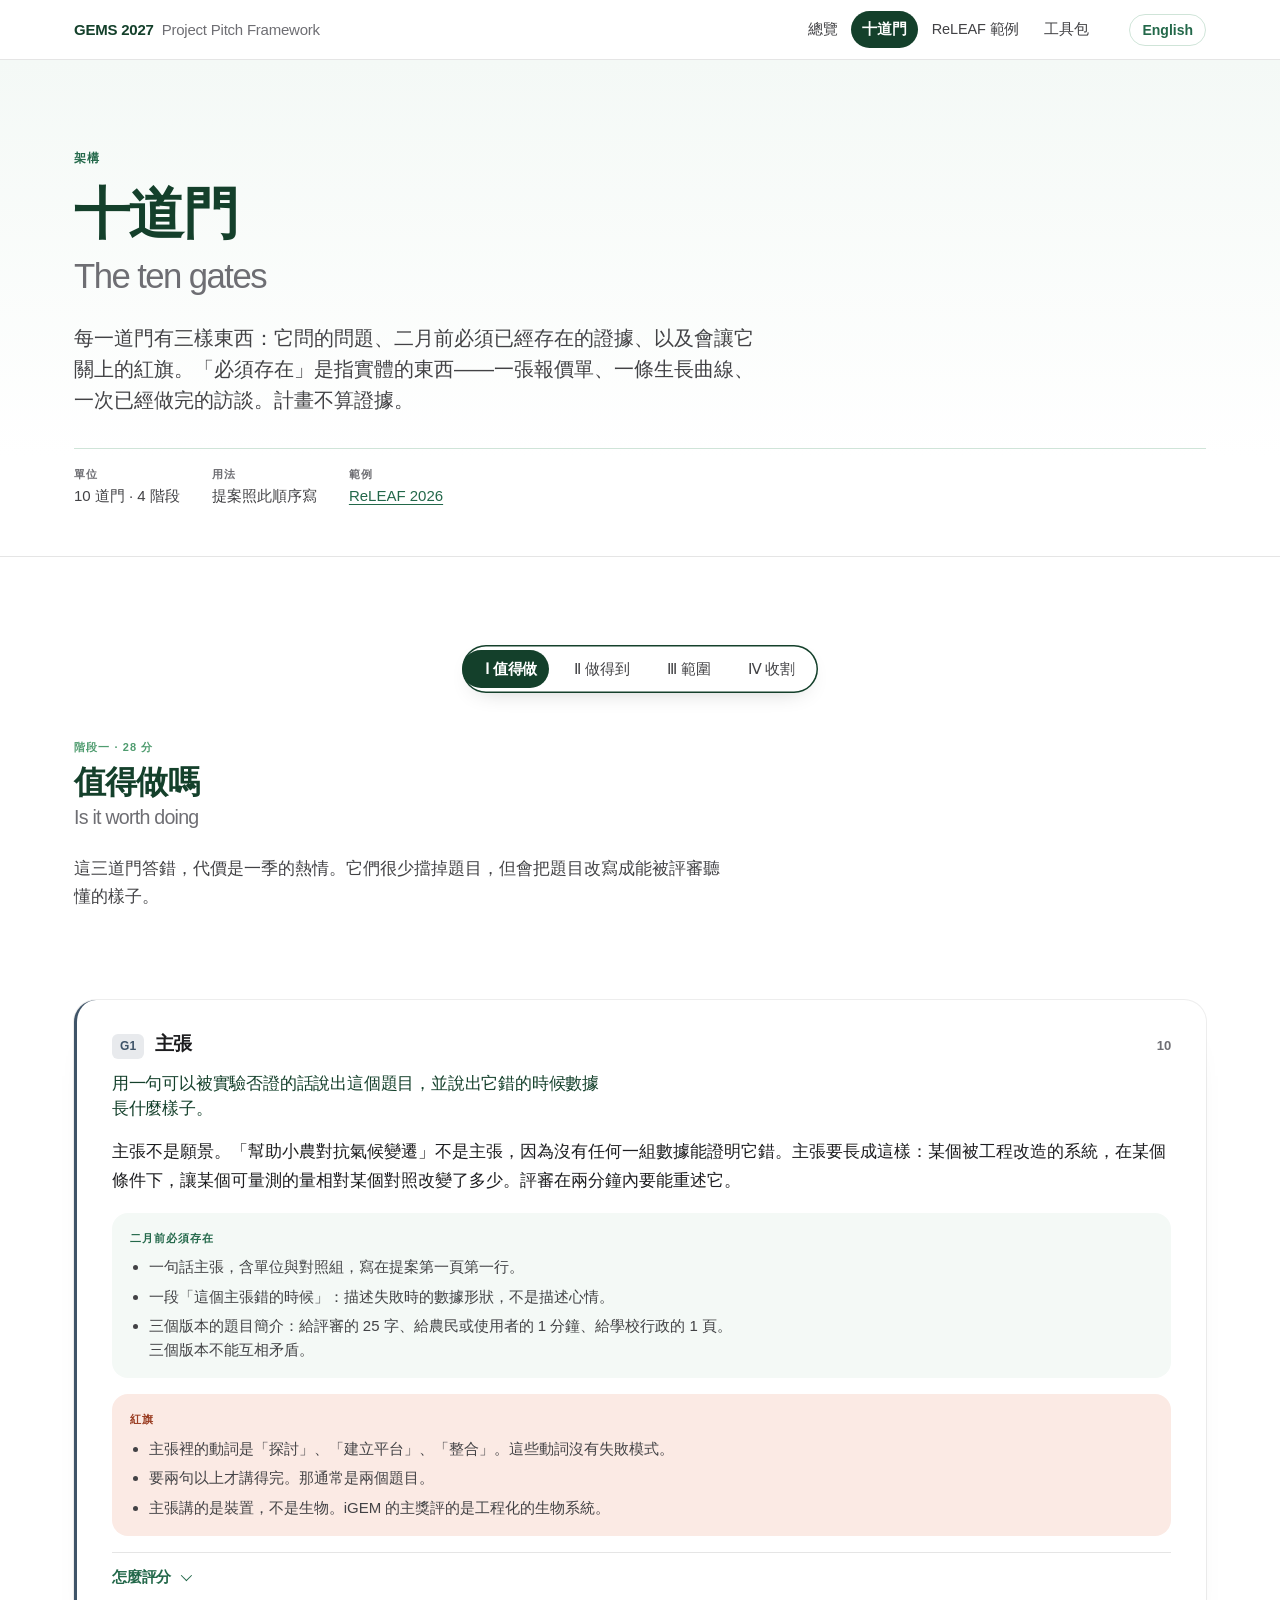
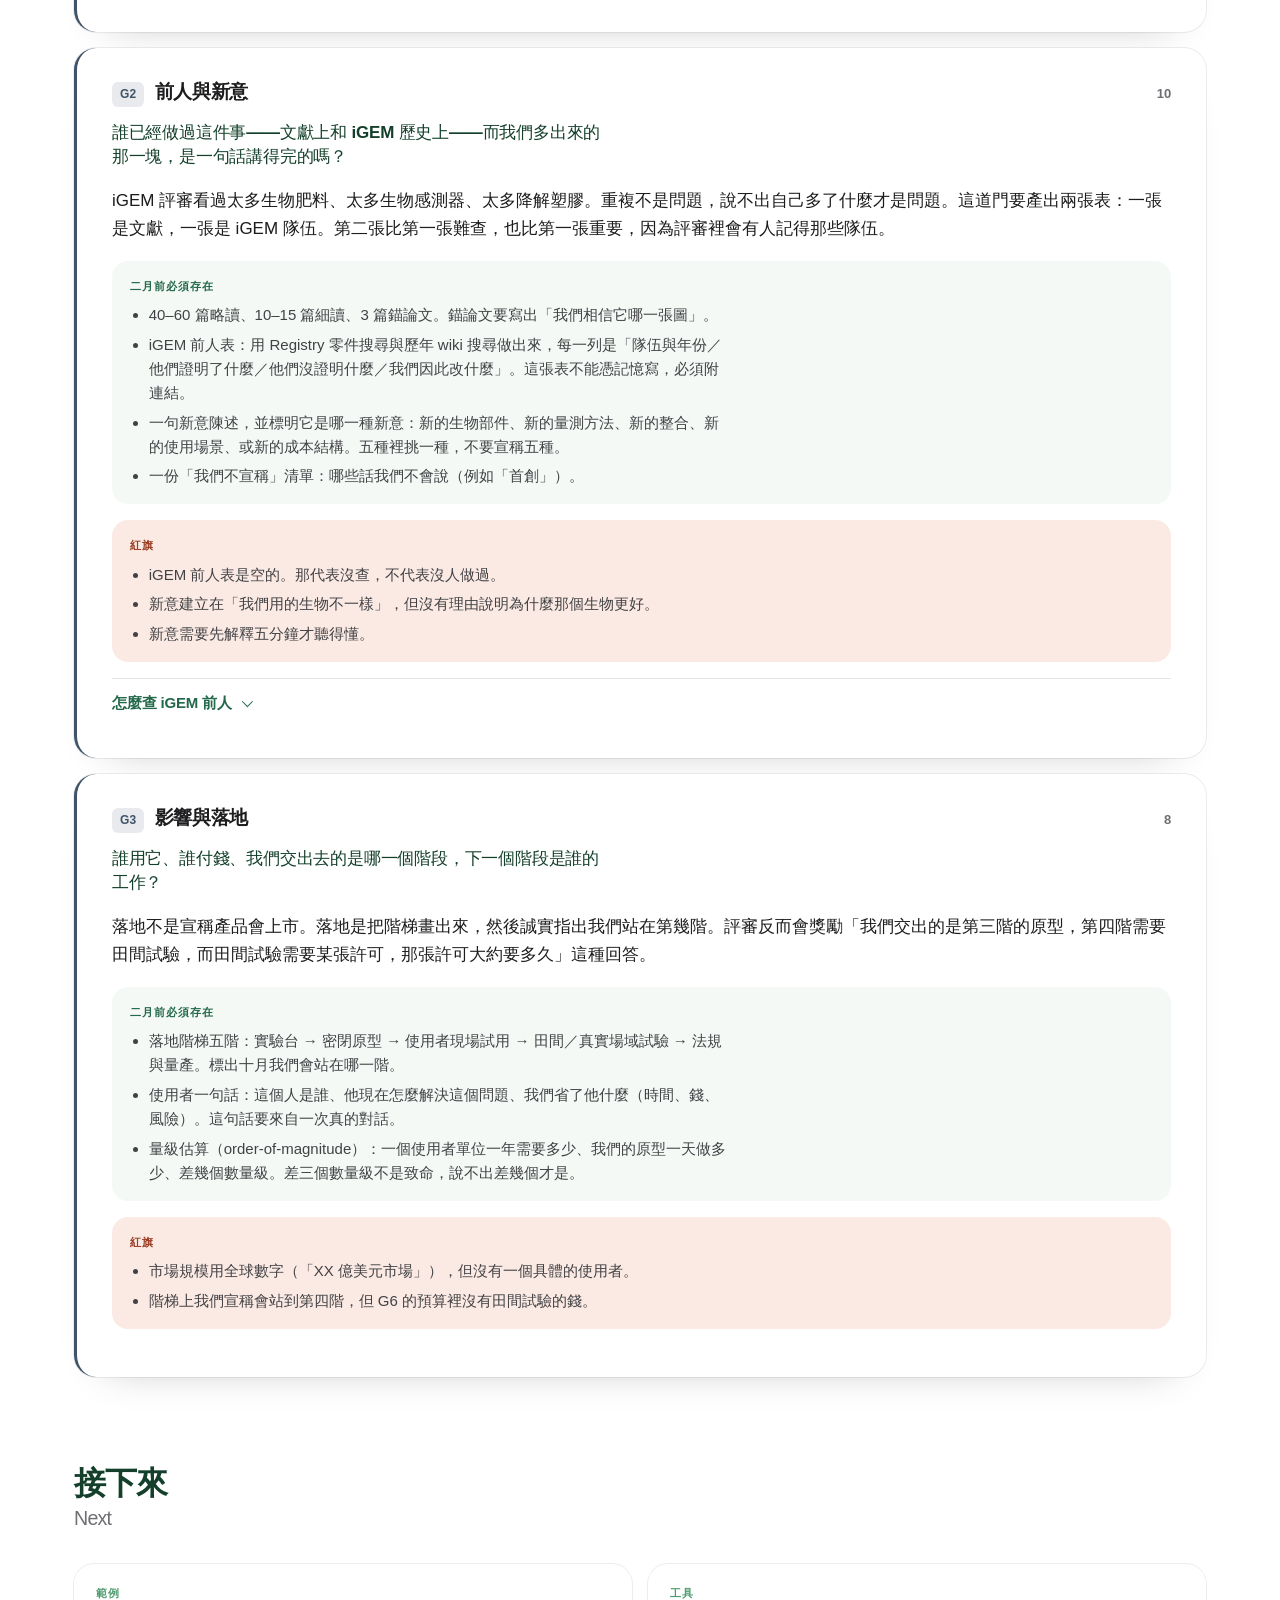
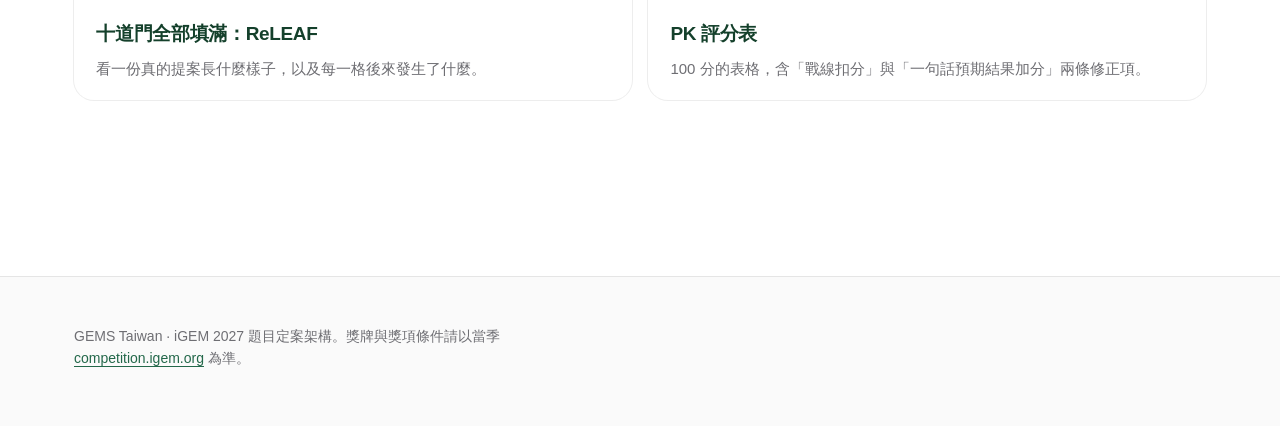
==== framework/index.html @ be0446b2 "A ten-gate framework for committing an iGEM project in February Four phases, ten gates, 100 points. " ====
<!DOCTYPE html>
<html lang="zh-Hant" data-lang="zh">
<head>
<meta charset="utf-8">
<meta name="viewport" content="width=device-width, initial-scale=1">
<title>十道門 · The ten gates — GEMS 2027 Pitch Framework</title>
<meta name="description" content="Ten gates for an iGEM project decision: the question each asks, the evidence that must exist by February, the red flags, and how each scores.">
<link rel="stylesheet" href="../assets/css/app.css">
</head>
<body>

<header class="bar">
  <div class="bar__in">
    <a class="bar__home" href="../"><b>GEMS 2027</b> <i>Project Pitch Framework</i></a>
    <nav class="bar__nav" aria-label="Sections">
      <a href="../"><span class="l-zh">總覽</span><span class="l-en">Overview</span></a>
      <a href="./" aria-current="page"><span class="l-zh">十道門</span><span class="l-en">The gates</span></a>
      <a href="../releaf/"><span class="l-zh">ReLEAF 範例</span><span class="l-en">Worked example</span></a>
      <a href="../toolkit/"><span class="l-zh">工具包</span><span class="l-en">Toolkit</span></a>
    </nav>
    <button class="bar__lang" type="button" data-lang-btn>English</button>
  </div>
</header>

<section class="hero">
  <div class="hero__in">
    <p class="eyebrow"><span class="l-zh">架構</span><span class="l-en">Framework</span></p>
    <h1 class="bi">
      <span class="zh">十道門</span>
      <span class="en">The ten gates</span>
    </h1>
    <p class="hero__lede l-zh">每一道門有三樣東西：它問的問題、二月前必須已經存在的證據、以及會讓它關上的紅旗。「必須存在」是指實體的東西——一張報價單、一條生長曲線、一次已經做完的訪談。計畫不算證據。</p>
    <p class="hero__lede l-en">Each gate carries three things: the question it asks, the evidence that must already exist by February, and the red flags that close it. "Must exist" means something physical — a quote, a growth curve, an interview already held. A plan is not evidence.</p>
    <ul class="hero__meta">
      <li><b><span class="l-zh">單位</span><span class="l-en">Unit</span></b><span><span class="l-zh">10 道門 · 4 階段</span><span class="l-en">10 gates · 4 phases</span></span></li>
      <li><b><span class="l-zh">用法</span><span class="l-en">Use</span></b><span><span class="l-zh">提案照此順序寫</span><span class="l-en">Write the pitch in this order</span></span></li>
      <li><b><span class="l-zh">範例</span><span class="l-en">Filled in</span></b><span><a href="../releaf/">ReLEAF 2026</a></span></li>
    </ul>
  </div>
</section>

<main class="wrap">

  <div data-rail>
    <div class="seg">
      <div class="seg__track" role="tablist" aria-label="Phases">
        <button class="seg__btn" role="tab" type="button" id="t1" aria-controls="p1" aria-selected="true">
          <span class="l-zh">Ⅰ 值得做</span><span class="l-en">Ⅰ Worth it</span></button>
        <button class="seg__btn" role="tab" type="button" id="t2" aria-controls="p2" aria-selected="false">
          <span class="l-zh">Ⅱ 做得到</span><span class="l-en">Ⅱ Feasible</span></button>
        <button class="seg__btn" role="tab" type="button" id="t3" aria-controls="p3" aria-selected="false">
          <span class="l-zh">Ⅲ 範圍</span><span class="l-en">Ⅲ Scope</span></button>
        <button class="seg__btn" role="tab" type="button" id="t4" aria-controls="p4" aria-selected="false">
          <span class="l-zh">Ⅳ 收割</span><span class="l-en">Ⅳ Harvest</span></button>
      </div>
    </div>

    <!-- ================================================= PHASE Ⅰ ======== -->
    <section class="panel" id="p1" role="tabpanel" aria-labelledby="t1">
      <div class="sec">
        <h2 class="bi"><span class="num"><span class="l-zh">階段一 · 28 分</span><span class="l-en">Phase Ⅰ · 28 points</span></span>
          <span class="zh">值得做嗎</span><span class="en">Is it worth doing</span></h2>
        <p class="l-zh">這三道門答錯，代價是一季的熱情。它們很少擋掉題目，但會把題目改寫成能被評審聽懂的樣子。</p>
        <p class="l-en">Getting these three wrong costs a season of enthusiasm. They rarely reject a project outright; what they do is rewrite it into something a judge can follow.</p>
      </div>

      <!-- G1 -->
      <article class="gate ph-1" id="g1">
        <div class="gate__top">
          <span class="gate__id">G1</span>
          <h3 class="gate__name"><span class="l-zh">主張</span><span class="l-en">The claim</span></h3>
          <span class="gate__w">10</span>
        </div>
        <p class="gate__q l-zh">用一句可以被實驗否證的話說出這個題目，並說出它錯的時候數據長什麼樣子。</p>
        <p class="gate__q l-en">State the project as one sentence an experiment could falsify, and say what the data look like when it is wrong.</p>

        <p class="l-zh">主張不是願景。「幫助小農對抗氣候變遷」不是主張，因為沒有任何一組數據能證明它錯。主張要長成這樣：某個被工程改造的系統，在某個條件下，讓某個可量測的量相對某個對照改變了多少。評審在兩分鐘內要能重述它。</p>
        <p class="l-en">A claim is not a vision. "Help smallholders face climate change" is not a claim, because no data set could refute it. A claim looks like this: an engineered system, under a stated condition, changes a measurable quantity by some amount against a named control. A judge must be able to repeat it back after two minutes.</p>

        <div class="box">
          <h5><span class="l-zh">二月前必須存在</span><span class="l-en">Must exist by February</span></h5>
          <ul>
            <li class="l-zh">一句話主張，含單位與對照組，寫在提案第一頁第一行。</li>
            <li class="l-zh">一段「這個主張錯的時候」：描述失敗時的數據形狀，不是描述心情。</li>
            <li class="l-zh">三個版本的題目簡介：給評審的 25 字、給農民或使用者的 1 分鐘、給學校行政的 1 頁。三個版本不能互相矛盾。</li>
            <li class="l-en">The one-sentence claim, with units and a control, as the first line of page one.</li>
            <li class="l-en">A paragraph titled "when this claim is wrong" that describes the shape of the failing data, not a feeling about it.</li>
            <li class="l-en">Three descriptions: 25 words for a judge, one minute for a farmer or user, one page for the school. They must not contradict each other.</li>
          </ul>
        </div>
        <div class="box box--flag">
          <h5><span class="l-zh">紅旗</span><span class="l-en">Red flags</span></h5>
          <ul>
            <li class="l-zh">主張裡的動詞是「探討」、「建立平台」、「整合」。這些動詞沒有失敗模式。</li>
            <li class="l-zh">要兩句以上才講得完。那通常是兩個題目。</li>
            <li class="l-zh">主張講的是裝置，不是生物。iGEM 的主獎評的是工程化的生物系統。</li>
            <li class="l-en">The verb is "explore", "build a platform for", or "integrate". None of these has a failure mode.</li>
            <li class="l-en">It takes more than one sentence. That is usually two projects.</li>
            <li class="l-en">The claim is about a device, not about biology. iGEM's main awards judge an engineered biological system.</li>
          </ul>
        </div>
        <details class="fold"><summary><span class="l-zh">怎麼評分</span><span class="l-en">How it scores</span></summary>
          <div class="fold__body">
            <p class="l-zh"><b>10 分</b>：一句話、有單位、有對照、有失敗形狀，三個版本一致。<b>6 分</b>：句子成立但對照組還沒決定。<b>3 分</b>：是一個研究方向而不是一個主張。<b>0 分</b>：無法否證。</p>
            <p class="l-en"><b>10</b>: one sentence, with units, a control and a failure shape; three descriptions agree. <b>6</b>: the sentence holds but the control is undecided. <b>3</b>: a research direction, not a claim. <b>0</b>: unfalsifiable.</p>
          </div>
        </details>
      </article>

      <!-- G2 -->
      <article class="gate ph-1" id="g2">
        <div class="gate__top">
          <span class="gate__id">G2</span>
          <h3 class="gate__name"><span class="l-zh">前人與新意</span><span class="l-en">Prior art and the increment</span></h3>
          <span class="gate__w">10</span>
        </div>
        <p class="gate__q l-zh">誰已經做過這件事——文獻上和 iGEM 歷史上——而我們多出來的那一塊，是一句話講得完的嗎？</p>
        <p class="gate__q l-en">Who has already done this, in the literature and in iGEM's own history, and can the increment be said in one sentence?</p>

        <p class="l-zh">iGEM 評審看過太多生物肥料、太多生物感測器、太多降解塑膠。重複不是問題，說不出自己多了什麼才是問題。這道門要產出兩張表：一張是文獻，一張是 iGEM 隊伍。第二張比第一張難查，也比第一張重要，因為評審裡會有人記得那些隊伍。</p>
        <p class="l-en">iGEM judges have seen a great many biofertilisers, biosensors and plastic degraders. Repetition is not the problem; being unable to name your own increment is. This gate produces two tables: one of literature, one of iGEM teams. The second is harder to assemble and matters more, because someone on the judging panel remembers those teams.</p>

        <div class="box">
          <h5><span class="l-zh">二月前必須存在</span><span class="l-en">Must exist by February</span></h5>
          <ul>
            <li class="l-zh">40–60 篇略讀、10–15 篇細讀、3 篇錨論文。錨論文要寫出「我們相信它哪一張圖」。</li>
            <li class="l-zh">iGEM 前人表：用 Registry 零件搜尋與歷年 wiki 搜尋做出來，每一列是「隊伍與年份／他們證明了什麼／他們沒證明什麼／我們因此改什麼」。這張表不能憑記憶寫，必須附連結。</li>
            <li class="l-zh">一句新意陳述，並標明它是哪一種新意：新的生物部件、新的量測方法、新的整合、新的使用場景、或新的成本結構。五種裡挑一種，不要宣稱五種。</li>
            <li class="l-zh">一份「我們不宣稱」清單：哪些話我們不會說（例如「首創」）。</li>
            <li class="l-en">40–60 papers skimmed, 10–15 read closely, 3 anchor papers. For each anchor, state which figure you are trusting.</li>
            <li class="l-en">A prior-iGEM table, assembled from Registry part searches and past-wiki searches. One row per team: team and year / what they proved / what they did not / what we change because of it. This table may not be written from memory; every row carries a link.</li>
            <li class="l-en">One novelty sentence, labelled with its kind: a new biological part, a new measurement method, a new integration, a new deployment setting, or a new cost structure. Pick one of the five; do not claim all five.</li>
            <li class="l-en">A "we do not claim" list — the sentences you will refuse to say, "first ever" among them.</li>
          </ul>
        </div>
        <div class="box box--flag">
          <h5><span class="l-zh">紅旗</span><span class="l-en">Red flags</span></h5>
          <ul>
            <li class="l-zh">iGEM 前人表是空的。那代表沒查，不代表沒人做過。</li>
            <li class="l-zh">新意建立在「我們用的生物不一樣」，但沒有理由說明為什麼那個生物更好。</li>
            <li class="l-zh">新意需要先解釋五分鐘才聽得懂。</li>
            <li class="l-en">The prior-iGEM table is empty. That means nobody searched, not that nobody has done it.</li>
            <li class="l-en">The increment is "we use a different organism", with no argument for why that organism is better here.</li>
            <li class="l-en">The increment needs five minutes of set-up before it lands.</li>
          </ul>
        </div>
        <details class="fold"><summary><span class="l-zh">怎麼查 iGEM 前人</span><span class="l-en">How to search iGEM prior art</span></summary>
          <div class="fold__body">
            <ul>
              <li class="l-zh">Registry 零件搜尋：用蛋白名、基因名、啟動子名查，看誰註冊過，再從零件頁回溯到隊伍。</li>
              <li class="l-zh">歷年 wiki：用 <span style="font-family:var(--mono);font-size:.9em">site:2024.igem.wiki 關鍵字</span> 的方式逐年搜，2015 年以前的在舊站 <span style="font-family:var(--mono);font-size:.9em">igem.org/Team:…</span>，若打不開就用 Wayback Machine。</li>
              <li class="l-zh">每年的獎項名單：看同一個村落（Village）裡拿獎的題目，那是我們真正的比較組。</li>
              <li class="l-zh">查到的隊伍一律讀他們的 Results 與 Engineering 頁，不要只讀 Description。多數隊伍的 Description 承諾的比 Results 多。</li>
              <li class="l-en">Registry part search on the protein, gene and promoter names; from a part page, follow back to the team that submitted it.</li>
              <li class="l-en">Past wikis year by year: <span style="font-family:var(--mono);font-size:.9em">site:2024.igem.wiki &lt;keyword&gt;</span>. Anything before about 2015 lives on the old <span style="font-family:var(--mono);font-size:.9em">igem.org/Team:…</span> paths; use the Wayback Machine when those time out.</li>
              <li class="l-en">The award lists: look at what won inside the same Village. That is the real comparison group.</li>
              <li class="l-en">For every team found, read their Results and Engineering pages, not their Description. Most teams promise more on Description than they delivered on Results.</li>
            </ul>
          </div>
        </details>
      </article>

      <!-- G3 -->
      <article class="gate ph-1" id="g3">
        <div class="gate__top">
          <span class="gate__id">G3</span>
          <h3 class="gate__name"><span class="l-zh">影響與落地</span><span class="l-en">Impact and deployability</span></h3>
          <span class="gate__w">8</span>
        </div>
        <p class="gate__q l-zh">誰用它、誰付錢、我們交出去的是哪一個階段，下一個階段是誰的工作？</p>
        <p class="gate__q l-en">Who uses it, who pays for it, which stage do we hand over, and whose job is the stage after that?</p>

        <p class="l-zh">落地不是宣稱產品會上市。落地是把階梯畫出來，然後誠實指出我們站在第幾階。評審反而會獎勵「我們交出的是第三階的原型，第四階需要田間試驗，而田間試驗需要某張許可，那張許可大約要多久」這種回答。</p>
        <p class="l-en">Deployability is not a claim that the product will reach market. It is drawing the ladder and saying honestly which rung you are on. A judge rewards the answer "we hand over a rung-three prototype; rung four is a field trial; the field trial needs this permit, and that permit takes about this long".</p>

        <div class="box">
          <h5><span class="l-zh">二月前必須存在</span><span class="l-en">Must exist by February</span></h5>
          <ul>
            <li class="l-zh">落地階梯五階：實驗台 → 密閉原型 → 使用者現場試用 → 田間／真實場域試驗 → 法規與量產。標出十月我們會站在哪一階。</li>
            <li class="l-zh">使用者一句話：這個人是誰、他現在怎麼解決這個問題、我們省了他什麼（時間、錢、風險）。這句話要來自一次真的對話。</li>
            <li class="l-zh">量級估算（order-of-magnitude）：一個使用者單位一年需要多少、我們的原型一天做多少、差幾個數量級。差三個數量級不是致命，說不出差幾個才是。</li>
            <li class="l-en">A five-rung ladder: bench → contained prototype → user trial on site → field or real-setting trial → regulation and manufacture. Mark the rung you will be standing on in October.</li>
            <li class="l-en">One sentence about the user: who they are, how they solve this today, and what you remove for them — time, money or risk. The sentence comes out of a real conversation.</li>
            <li class="l-en">An order-of-magnitude estimate: what one user unit needs per year, what the prototype makes per day, and how many orders of magnitude apart those are. Being three orders out is survivable; not knowing the number is not.</li>
          </ul>
        </div>
        <div class="box box--flag">
          <h5><span class="l-zh">紅旗</span><span class="l-en">Red flags</span></h5>
          <ul>
            <li class="l-zh">市場規模用全球數字（「XX 億美元市場」），但沒有一個具體的使用者。</li>
            <li class="l-zh">階梯上我們宣稱會站到第四階，但 G6 的預算裡沒有田間試驗的錢。</li>
            <li class="l-en">The market is sized in billions and there is not one specific user.</li>
            <li class="l-en">The pitch claims rung four and the G6 budget has no money for a field trial.</li>
          </ul>
        </div>
      </article>
    </section>

    <!-- ================================================= PHASE Ⅱ ======== -->
    <section class="panel" id="p2" role="tabpanel" aria-labelledby="t2" hidden>
      <div class="sec">
        <h2 class="bi"><span class="num"><span class="l-zh">階段二 · 42 分</span><span class="l-en">Phase Ⅱ · 42 points</span></span>
          <span class="zh">我們做得到嗎</span><span class="en">Can this team actually do it</span></h2>
        <p class="l-zh">這三道門是這套架構的重心。答錯的代價是整季歸零：十月有一堆活動紀錄，沒有一組可以站得住的數據。</p>
        <p class="l-en">These three gates are the weight of the framework. Getting them wrong zeroes the season: October arrives with a great deal of activity and no data set that stands up.</p>
      </div>

      <!-- G4 -->
      <article class="gate ph-2" id="g4">
        <div class="gate__top">
          <span class="gate__id">G4</span>
          <h3 class="gate__name"><span class="l-zh">關鍵路徑</span><span class="l-en">The critical path</span></h3>
          <span class="gate__w">15</span>
        </div>
        <p class="gate__q l-zh">哪一個實驗失敗，整個題目就不成立？它排在第幾週，而不是第幾個？</p>
        <p class="gate__q l-en">Which single experiment, if it fails, makes the whole project untrue? In which week does it run — not in which position on the list?</p>

        <p class="l-zh">多數高中隊伍把實驗按「容易到難」排，於是最關鍵的那一個排在最後，而最後那一段剛好是暑假結束、開學、wiki 凍結逼近的時候。正確的排法是把「失敗代價最高」的實驗排在最前面，哪怕它需要先等合成的 DNA 到貨。</p>
        <p class="l-en">Most high-school teams order experiments from easy to hard, which puts the decisive one last — and last falls in the weeks when school restarts and the wiki freeze is closing in. The right order puts the highest-cost-of-failure experiment first, even when it means waiting for synthesised DNA to arrive.</p>

        <div class="box">
          <h5><span class="l-zh">二月前必須存在</span><span class="l-en">Must exist by February</span></h5>
          <ul>
            <li class="l-zh">依賴圖：每個實驗是一個節點，箭頭是「必須先有這個結果」。圖上標出最長鏈，那條鏈就是關鍵路徑。</li>
            <li class="l-zh">單點失敗實驗（single point of failure）明確命名，並排在第一個月。</li>
            <li class="l-zh">最長交期清單：DNA 合成、菌株或質體索取、抗體或套組、膜或特殊耗材、海關。每一項寫出「下單日」與「預期到貨日」。</li>
            <li class="l-zh">備援路徑：關鍵實驗若失敗，有沒有一個 B 方案能保住 50% 的題目？若沒有，這道門要降分，不是降分後照過。</li>
            <li class="l-zh">建構清單第一版：每個要做的質體，寫出骨架、啟動子、RBS、CDS、標籤、終止子，與來源（Registry 編號或 NCBI accession）。</li>
            <li class="l-en">A dependency graph: experiments as nodes, arrows meaning "this result must exist first". Mark the longest chain; that chain is the critical path.</li>
            <li class="l-en">The single point of failure named explicitly, and scheduled inside the first month.</li>
            <li class="l-en">A long-lead list: DNA synthesis, strain or plasmid requests, antibodies or kits, membranes or special consumables, customs. Each with an order date and an expected-arrival date.</li>
            <li class="l-en">A fallback: if the decisive experiment fails, is there a plan B that keeps half the project? If not, this gate loses points rather than passing with a note.</li>
            <li class="l-en">A first construct list: for every plasmid, the backbone, promoter, RBS, CDS, tags and terminator, each with a source — a Registry number or an NCBI accession.</li>
          </ul>
        </div>
        <div class="box box--flag">
          <h5><span class="l-zh">紅旗</span><span class="l-en">Red flags</span></h5>
          <ul>
            <li class="l-zh">題目的招牌功能（最常被講出來的那個）排在七月之後。</li>
            <li class="l-zh">依賴圖上有一個節點，它的上游是「跟某教授借菌株」，而這件事還沒問。</li>
            <li class="l-zh">關鍵路徑上有一步需要實驗室沒有的設備，而提案寫「可以外送」但沒有價格與週期。</li>
            <li class="l-en">The headline function — the one everyone says out loud — is scheduled after July.</li>
            <li class="l-en">A node's upstream is "borrow the strain from a professor" and nobody has asked yet.</li>
            <li class="l-en">A step on the critical path needs equipment the lab lacks, and the pitch says "we can outsource it" with no price and no turnaround.</li>
          </ul>
        </div>
        <details class="fold"><summary><span class="l-zh">為什麼這道門配 15 分</span><span class="l-en">Why this gate carries 15 points</span></summary>
          <div class="fold__body">
            <p class="l-zh">因為它是唯一能在二月就買回時間的門。把關鍵實驗往前挪四個月，等於在九月多出四個月的修正空間；反之，九月才發現關鍵實驗做不出來，任何補救都只能改寫句子，不能改寫數據。</p>
            <p class="l-en">Because it is the only gate that buys time back in February. Moving the decisive experiment four months earlier gives you four months of correction in September. Discovering in September that it cannot be done leaves you rewriting sentences, which is not the same as having data.</p>
          </div>
        </details>
      </article>

      <!-- G5 -->
      <article class="gate ph-2" id="g5">
        <div class="gate__top">
          <span class="gate__id">G5</span>
          <h3 class="gate__name"><span class="l-zh">量測計畫</span><span class="l-en">The measurement plan</span></h3>
          <span class="gate__w">15</span>
        </div>
        <p class="gate__q l-zh">每一個主張對應哪一個數字、什麼單位、跟什麼對照比、做幾次、用哪台儀器、什麼時候做完？</p>
        <p class="gate__q l-en">For each claim: which number, in what unit, against which control, how many times, on which instrument, finished by when?</p>

        <p class="l-zh">這張表是整份提案最重要的一頁。它決定十月有沒有東西可寫，也決定耗材要買多少。n＝1 的數據在 wiki 上看起來和 n＝3 一樣，但評審一問就塌，而且一旦做完就補不回來——細胞已經丟了，批次已經過去了。n 是在二月決定的，不是在八月。</p>
        <p class="l-en">This table is the most important page of the pitch. It decides whether there is anything to write in October, and it decides how many kits to buy. An n = 1 result looks the same on a wiki as an n = 3 result, and it collapses at the first question — and once the run is over it cannot be repaired, because the cells are gone and the batch is past. n is decided in February, not in August.</p>

        <div class="tw">
          <table>
            <caption><span class="l-zh">量測表的欄位。每一列是一個主張，不是一個實驗。</span><span class="l-en">The columns of the measurement table. One row per claim, not per experiment.</span></caption>
            <thead><tr>
              <th><span class="l-zh">欄位</span><span class="l-en">Column</span></th>
              <th><span class="l-zh">它在問什麼</span><span class="l-en">What it asks</span></th>
              <th><span class="l-zh">常見的壞答案</span><span class="l-en">The usual bad answer</span></th>
            </tr></thead>
            <tbody>
              <tr><td class="nowrap"><b><span class="l-zh">主張</span><span class="l-en">Claim</span></b></td>
                  <td><span class="l-zh">這一列要證明的那句話</span><span class="l-en">The sentence this row proves</span></td>
                  <td><span class="l-zh">「測蛋白表現」（那是方法，不是主張）</span><span class="l-en">"measure protein expression" — a method, not a claim</span></td></tr>
              <tr><td class="nowrap"><b><span class="l-zh">數字與單位</span><span class="l-en">Number &amp; unit</span></b></td>
                  <td><span class="l-zh">會寫進摘要的那個量</span><span class="l-en">The quantity that will appear in the abstract</span></td>
                  <td><span class="l-zh">「有訊號」、「有變化」</span><span class="l-en">"a signal", "a change"</span></td></tr>
              <tr><td class="nowrap"><b><span class="l-zh">對照</span><span class="l-en">Control</span></b></td>
                  <td><span class="l-zh">跟什麼比。陰性、陽性、載體對照各一</span><span class="l-en">What it is compared with: negative, positive, vector control</span></td>
                  <td><span class="l-zh">「跟空白比」——空白不是生物對照</span><span class="l-en">"against the blank" — a blank is not a biological control</span></td></tr>
              <tr><td class="nowrap"><b>n</b></td>
                  <td><span class="l-zh">生物重複數，與技術重複數分開寫</span><span class="l-en">Biological replicates, stated separately from technical ones</span></td>
                  <td><span class="l-zh">「三重複」但其實是同一管分三孔</span><span class="l-en">"triplicate" that is one tube split into three wells</span></td></tr>
              <tr><td class="nowrap"><b><span class="l-zh">儀器與校正</span><span class="l-en">Instrument</span></b></td>
                  <td><span class="l-zh">哪一台、跟什麼標準品校正</span><span class="l-en">Which one, calibrated against what standard</span></td>
                  <td><span class="l-zh">沒寫校正品，於是數字沒有軸</span><span class="l-en">No standard named, so the number has no axis</span></td></tr>
              <tr><td class="nowrap"><b><span class="l-zh">統計</span><span class="l-en">Statistic</span></b></td>
                  <td><span class="l-zh">用什麼檢定，以及 n 夠不夠支撐它</span><span class="l-en">Which test, and whether n supports it</span></td>
                  <td><span class="l-zh">n＝2 卻畫了誤差線</span><span class="l-en">error bars drawn on n = 2</span></td></tr>
              <tr><td class="nowrap"><b><span class="l-zh">完成日</span><span class="l-en">Done by</span></b></td>
                  <td><span class="l-zh">含重做一次的時間</span><span class="l-en">Includes time to repeat it once</span></td>
                  <td><span class="l-zh">排在凍結前兩週</span><span class="l-en">scheduled two weeks before the freeze</span></td></tr>
              <tr><td class="nowrap"><b><span class="l-zh">邊界</span><span class="l-en">Boundary</span></b></td>
                  <td><span class="l-zh">這個數字不能用來主張什麼</span><span class="l-en">What this number may not be used to claim</span></td>
                  <td><span class="l-zh">空白——於是十月會過度宣稱</span><span class="l-en">left blank, so October overclaims</span></td></tr>
            </tbody>
          </table>
        </div>

        <div class="box">
          <h5><span class="l-zh">二月前必須存在</span><span class="l-en">Must exist by February</span></h5>
          <ul>
            <li class="l-zh">上表填滿，至少五列、最多八列。超過八列代表題目太寬。</li>
            <li class="l-zh">每一列的 n 乘上單次成本，加總後要和 G6 的耗材預算對得上。</li>
            <li class="l-zh">一台儀器已經由學生自己校正過，並留下校正曲線。</li>
            <li class="l-zh">預先登記（pre-registration）的決定：哪幾個數字要在實驗前把預期值寫進版本控制。這件事成本極低，而且是少數高中隊伍能真正領先的做法。</li>
            <li class="l-en">The table above, filled: at least five rows, at most eight. More than eight means the project is too wide.</li>
            <li class="l-en">Each row's n multiplied by its unit cost, summed, reconciled against the G6 consumables budget.</li>
            <li class="l-en">One instrument already calibrated by the students, with the calibration curve kept.</li>
            <li class="l-en">A decision on pre-registration: which numbers get their expected values committed to version control before the run. It costs almost nothing and it is one of the few places a high-school team can genuinely lead.</li>
          </ul>
        </div>
        <div class="box box--flag">
          <h5><span class="l-zh">紅旗</span><span class="l-en">Red flags</span></h5>
          <ul>
            <li class="l-zh">表上有任何一列 n＝1，而那一列是主張的核心。</li>
            <li class="l-zh">對照欄有空格。</li>
            <li class="l-zh">所有統計都落在儀器上（校正、重現性），生物那一側沒有重複。</li>
            <li class="l-zh">量測全部依賴一台借來的設備，而借用只談過口頭。</li>
            <li class="l-en">Any row where n = 1 and that row is the core of the claim.</li>
            <li class="l-en">A blank in the control column.</li>
            <li class="l-en">All the statistics sit on the instrument — calibration, repeatability — and the biology has no replicates.</li>
            <li class="l-en">Everything depends on one borrowed instrument, and the loan is a verbal arrangement.</li>
          </ul>
        </div>
      </article>

      <!-- G6 -->
      <article class="gate ph-2" id="g6">
        <div class="gate__top">
          <span class="gate__id">G6</span>
          <h3 class="gate__name"><span class="l-zh">資源：設備、錢、人</span><span class="l-en">Resources: equipment, money, people</span></h3>
          <span class="gate__w">12</span>
        </div>
        <p class="gate__q l-zh">做完 G5 那張表需要哪些設備與耗材，總共多少錢，誰來做，以及最長交期那一項什麼時候下單？</p>
        <p class="gate__q l-en">What equipment and consumables does the G5 table need, what does it cost in total, who runs it, and when is the longest-lead item ordered?</p>

        <p class="l-zh">設備分三類，提案要逐項分類：<b>已經有</b>（在我們實驗室，現在可用）、<b>要借</b>（有具體單位、具體聯絡人、已經問過）、<b>要買或要做</b>（有價格、有交期）。第三類還要回答「買現成的多少錢、自己做多少錢、自己做的理由是什麼」。</p>
        <p class="l-en">Equipment falls into three classes, and the pitch sorts every item: <b>have</b> (in our lab, available now), <b>borrow</b> (a named institution, a named contact, already asked), <b>buy or build</b> (with a price and a lead time). Class three also answers: what does the commercial one cost, what does ours cost, and why are we building it.</p>

        <div class="box">
          <h5><span class="l-zh">二月前必須存在</span><span class="l-en">Must exist by February</span></h5>
          <ul>
            <li class="l-zh">設備清單三類齊全，第三類每項有報價或網頁價格。</li>
            <li class="l-zh">耗材預算按月列，含 G5 的 n。合成 DNA、抗體與 ELISA 套組通常是三大項，要單獨列。</li>
            <li class="l-zh">30% 預備金，寫成一行，不是口頭。</li>
            <li class="l-zh">生物安全等級確認：這個題目需要 BSL-1 還是 BSL-2，我們的空間是哪一級，誰簽核。等級不符是否決項，不是保留項。</li>
            <li class="l-zh"><b>White List 核對（高中隊伍的硬限制）。</b>iGEM 規定高中隊伍只能使用 White List 上的生物、零件與操作，因此不能碰需要 Check-in Form 或 Animal Use Form 的東西——實務上就是不做動物、不做人體樣本、不碰 BSL-2 以上的生物、不碰多數產孢真菌。這一題在二月要逐項對著 <a href="https://responsibility.igem.org/guidance/white-list">White List</a> 核過。清單外的生物是否決項，不是保留項，而且它會在六月的安全表單被攔下來，不是在十月。</li>
            <li class="l-zh">人力表：每個實驗至少兩個人會做（一個人會做等於這個實驗有病假風險）。</li>
            <li class="l-zh">紀錄值班表：每週一人，把當週變成一頁。從第一週開始。</li>
            <li class="l-zh">技能缺口與補法：哪些技術全隊都還不會，誰教、什麼時候教。</li>
            <li class="l-en">The three-class equipment list, with a quote or a listed price for every class-three item.</li>
            <li class="l-en">A month-by-month consumables budget that carries the G5 replicate counts. Synthesised DNA, antibodies and ELISA kits are usually the three largest lines and get their own rows.</li>
            <li class="l-en">A 30% contingency, written as a line in the budget, not said out loud.</li>
            <li class="l-en">Biosafety level settled: does this project need BSL-1 or BSL-2, what is our space rated for, and who signs it off. A mismatch is a reject, not a hold.</li>
            <li class="l-en"><b>A White List check, which is a hard limit on high-school teams.</b> iGEM requires high-school teams to work only with organisms, parts and activities on the White List, so anything needing a Check-in Form or an Animal Use Form is out: in practice no animals, no human samples, nothing at BSL-2 or above, and most sporulating fungi excluded. In February, check every organism against the <a href="https://responsibility.igem.org/guidance/white-list">White List</a> item by item. An organism off the list is a reject, not a hold, and it is caught by the June safety form rather than in October.</li>
            <li class="l-en">A staffing table where every experiment has at least two people who can run it. One person able to run it means the experiment has a sick-day risk.</li>
            <li class="l-en">A record-keeping rota: one person a week turns that week into one page. From week one.</li>
            <li class="l-en">A skills gap list: which techniques nobody on the team can do yet, who teaches them, and when.</li>
          </ul>
        </div>
        <div class="box box--flag">
          <h5><span class="l-zh">紅旗</span><span class="l-en">Red flags</span></h5>
          <ul>
            <li class="l-zh">預算裡沒有運費、關稅、或低溫運送。生物材料的運費常常比材料貴。</li>
            <li class="l-zh">關鍵量測依賴一台要借的儀器，而借用還沒問過。</li>
            <li class="l-zh">提案假設學生暑假全天在實驗室，但沒有和家長或學校確認過。</li>
            <li class="l-en">No shipping, duty or cold-chain line in the budget. For biological material the shipping often exceeds the material.</li>
            <li class="l-en">A decisive measurement depends on a borrowed instrument and nobody has asked for it.</li>
            <li class="l-en">The plan assumes students are in the lab full time over the summer, and neither the parents nor the school have been asked.</li>
          </ul>
        </div>
      </article>
    </section>

    <!-- ================================================= PHASE Ⅲ ======== -->
    <section class="panel" id="p3" role="tabpanel" aria-labelledby="t3" hidden>
      <div class="sec">
        <h2 class="bi"><span class="num"><span class="l-zh">階段三 · 15 分</span><span class="l-en">Phase Ⅲ · 15 points</span></span>
          <span class="zh">範圍</span><span class="en">Scope</span></h2>
        <p class="l-zh">這兩道門處理同一件事：題目會不自覺地長大。硬體會長出第二台，軟體會長出一個介面，訪談會長成一份報告。每一個都不算錯，加起來會把濕實驗的時間吃掉。</p>
        <p class="l-en">Both gates handle the same thing: projects grow on their own. Hardware grows a second instrument, software grows an interface, interviews grow into a report. None of that is wrong, and together it eats the wet lab's time.</p>
      </div>

      <!-- G7 -->
      <article class="gate ph-3" id="g7">
        <div class="gate__top">
          <span class="gate__id">G7</span>
          <h3 class="gate__name"><span class="l-zh">硬體與軟體範圍</span><span class="l-en">Hardware and software scope</span></h3>
          <span class="gate__w">8</span>
        </div>
        <p class="gate__q l-zh">每一台儀器、每一支程式，少了它哪一個量測做不到？答不出來的，就不要做。</p>
        <p class="gate__q l-en">For every instrument and every program: which measurement is impossible without it? If there is no answer, do not build it.</p>

        <p class="l-zh">硬體與軟體在 iGEM 是加分項，但只有一種硬體真的加分：讓某個量測變得可能的硬體。做來示範的硬體會被評審識破，而且會在頁面上留下「裝了但未測」這種句子。同一條規則適用於軟體：如果模型只是把實驗數據畫得好看，它不是模型；如果模型在實驗前給出預測、而且那個預測可能被推翻，它才是。</p>
        <p class="l-en">Hardware and software earn points in iGEM, but only one kind of hardware really does: hardware that makes a measurement possible. Hardware built to demonstrate gets seen through, and it leaves sentences like "fitted, not tested" on the page. The same rule covers software: a model that draws the experiment's data prettily is not a model. A model that makes a prediction before the run, one that could be overturned, is.</p>

        <div class="box">
          <h5><span class="l-zh">二月前必須存在</span><span class="l-en">Must exist by February</span></h5>
          <ul>
            <li class="l-zh">每一項硬體一行：它讓哪一個量測成為可能、市售替代品價格、我們自製成本、以及「如果不做它，哪一列 G5 的表會空掉」。</li>
            <li class="l-zh">自製硬體要附一條驗證路徑：拿什麼標準品、跟哪一台商用儀器比、可接受的差異是多少。沒有驗證路徑的自製儀器產生的數字不能用。</li>
            <li class="l-zh">軟體一行：它在實驗之前產出什麼預測，以及那個預測被推翻時我們怎麼寫。</li>
            <li class="l-zh">不做清單：這一季明確不做的硬體與軟體，寫出來。</li>
            <li class="l-en">One line per hardware item: which measurement it makes possible, the price of the commercial alternative, our build cost, and which row of the G5 table goes blank without it.</li>
            <li class="l-en">Every self-built instrument carries a validation route: which standard, which commercial instrument it is compared against, and what difference is acceptable. Numbers from an unvalidated home-built instrument cannot be used.</li>
            <li class="l-en">One line per software item: which prediction it makes before the experiment, and how we will write it up when that prediction is overturned.</li>
            <li class="l-en">A not-doing list: the hardware and software this season explicitly will not build.</li>
          </ul>
        </div>
        <div class="box box--flag">
          <h5><span class="l-zh">紅旗</span><span class="l-en">Red flags</span></h5>
          <ul>
            <li class="l-zh">硬體的理由是「比較便宜」，但沒有任何量測因此才做得到。便宜本身是好事，不是題目。</li>
            <li class="l-zh">軟體是一個 app，它的功能是展示我們已經知道的結果。</li>
            <li class="l-zh">硬體清單超過三件。一個高中隊伍把三台儀器做到可驗證已經很好。</li>
            <li class="l-en">The reason for the hardware is "it is cheaper" and no measurement becomes possible because of it. Cheap is good; it is not a project.</li>
            <li class="l-en">The software is an app whose function is to display results you already have.</li>
            <li class="l-en">The hardware list runs past three items. Three instruments taken to the point of validation is already a strong season for a high-school team.</li>
          </ul>
        </div>
      </article>

      <!-- G8 -->
      <article class="gate ph-3" id="g8">
        <div class="gate__top">
          <span class="gate__id">G8</span>
          <h3 class="gate__name"><span class="l-zh">人文實踐與法規</span><span class="l-en">Practices and regulation</span></h3>
          <span class="gate__w">7</span>
        </div>
        <p class="gate__q l-zh">哪些對話會真的改掉設計，而不是確認設計？我們走哪一條法規路徑，那條路徑的時鐘多長？</p>
        <p class="gate__q l-en">Which conversations will change the design rather than confirm it? Which regulatory route are we on, and how long is its clock?</p>

        <p class="l-zh">整合式人文實踐的評分標準只有一條：那場對話改了什麼。一次訪談如果只讓我們更有信心，它不算整合，它算宣傳。二月要做的不是排滿訪談，是找出「哪三個問題我們自己回答不了，必須問人」，然後去問。</p>
        <p class="l-en">Integrated human practices is scored on one thing: what the conversation changed. An interview that only increased your confidence is not integration, it is publicity. February's job is not a full interview calendar; it is naming the three questions the team cannot answer for itself, and going to ask them.</p>

        <div class="box">
          <h5><span class="l-zh">二月前必須存在</span><span class="l-en">Must exist by February</span></h5>
          <ul>
            <li class="l-zh">三場已經做完的對話，每一場留下一行「他說了什麼／我們因此改了什麼」。其中一位是潛在使用者，不是只有教授。</li>
            <li class="l-zh">三個我們自己答不出來的問題，與要去問的人名單。</li>
            <li class="l-zh">法規路徑：這個產品或技術在台灣屬於哪一類（例如肥料、生物農藥、醫療器材、食品添加），對應的法源名稱，以及該類別大約的審查時程。類別選擇本身就是一個設計決定。</li>
            <li class="l-zh">圍堵策略一句話：工程菌會不會離開容器？如果不會，是什麼物理結構擋住它？如果會，是什麼生物機制限制它？iGEM 的安全審查會問這一題。</li>
            <li class="l-zh">安全與保安表單的負責人與送交日期（iGEM 每季有自己的期限，照當季公告）。</li>
            <li class="l-en">Three conversations already held, each leaving one line: what they said, what we changed. One of the three is a potential user, not only professors.</li>
            <li class="l-en">The three questions the team cannot answer itself, with the names of the people to ask.</li>
            <li class="l-en">The regulatory route: which category this falls into in Taiwan — fertiliser, biopesticide, medical device, food additive — the statute that governs it, and roughly how long that category's review takes. The choice of category is itself a design decision.</li>
            <li class="l-en">Containment in one sentence: do the engineered cells leave the vessel? If not, which physical structure stops them? If so, which biological mechanism limits them? iGEM's safety review asks this.</li>
            <li class="l-en">An owner and a submission date for the Safety &amp; Security forms, following the current season's published deadlines.</li>
          </ul>
        </div>
        <div class="box box--flag">
          <h5><span class="l-zh">紅旗</span><span class="l-en">Red flags</span></h5>
          <ul>
            <li class="l-zh">訪談清單上全部是教授。教授會告訴你實驗怎麼做，不會告訴你誰願意付錢。</li>
            <li class="l-zh">法規那一欄寫「未來需要申請相關許可」。那是空白的另一種寫法。</li>
            <li class="l-zh">圍堵靠的是「自殺基因」，但沒人查過逃脫率的文獻數量級。</li>
            <li class="l-en">Every name on the interview list is a professor. Professors tell you how to run the experiment; they do not tell you who will pay.</li>
            <li class="l-en">The regulation column says "relevant permits will be required in future". That is a blank with more words.</li>
            <li class="l-en">Containment rests on a kill switch and nobody has looked up the order of magnitude of published escape rates.</li>
          </ul>
        </div>
      </article>
    </section>

    <!-- ================================================= PHASE Ⅳ ======== -->
    <section class="panel" id="p4" role="tabpanel" aria-labelledby="t4" hidden>
      <div class="sec">
        <h2 class="bi"><span class="num"><span class="l-zh">階段四 · 15 分</span><span class="l-en">Phase Ⅳ · 15 points</span></span>
          <span class="zh">收割</span><span class="en">Harvest</span></h2>
        <p class="l-zh">做完了不等於拿到分。這兩道門處理「同樣的工作怎麼換到最多的獎項與一篇論文」，以及「什麼時候該承認這個題目不行」。</p>
        <p class="l-en">Finished is not the same as scored. These two gates handle how the same work converts into the most awards and one paper, and when to admit the project is not working.</p>
      </div>

      <!-- G9 -->
      <article class="gate ph-4" id="g9">
        <div class="gate__top">
          <span class="gate__id">G9</span>
          <h3 class="gate__name"><span class="l-zh">風險與停損</span><span class="l-en">Risk and kill criteria</span></h3>
          <span class="gate__w">8</span>
        </div>
        <p class="gate__q l-zh">前五大風險各由哪一個實驗、在哪一個日期解決？以及：什麼情況下我們會停掉這個題目？</p>
        <p class="gate__q l-en">Which experiment resolves each of the top five risks, and on what date? And: under what circumstances do we stop this project?</p>

        <p class="l-zh">幾乎沒有 iGEM 隊伍寫停損條件，因為寫了像是不夠投入。實際上相反：有停損條件的隊伍敢把關鍵實驗排在前面，因為失敗有退路。沒有停損條件的隊伍會把關鍵實驗一直往後推，因為一旦失敗就沒有劇本。</p>
        <p class="l-en">Almost no iGEM team writes kill criteria, because writing them looks like a lack of commitment. The opposite holds: a team with kill criteria dares to schedule the decisive experiment first, because failure has a route out. A team without them keeps pushing that experiment back, because failure has no script.</p>

        <div class="box">
          <h5><span class="l-zh">二月前必須存在</span><span class="l-en">Must exist by February</span></h5>
          <ul>
            <li class="l-zh">風險表五列：風險、發生機率（高／中／低）、影響、解決它的實驗、日期、失敗後的動作。</li>
            <li class="l-zh">三個停損條件，各帶日期與數字門檻。例如「若四月底仍無法在培養液中偵測到目標蛋白，放棄分泌路線，改走細胞內表現加破菌」。</li>
            <li class="l-zh">縮小版題目（de-scoped version）：如果只剩一半的時間和一半的資源，這個題目的最小可交付版本是什麼？這個版本在二月就要寫出來，不是在八月慌亂時才想。</li>
            <li class="l-en">A five-row risk table: risk, likelihood (high/medium/low), impact, the experiment that resolves it, the date, and the action if it fails.</li>
            <li class="l-en">Three kill criteria, each with a date and a numeric threshold. For example: "if the target protein is still undetectable in the culture medium by the end of April, abandon the secretion route and move to intracellular expression with lysis".</li>
            <li class="l-en">A de-scoped version: with half the time and half the resources, what is the minimum deliverable project? Write it in February, not in the August panic.</li>
          </ul>
        </div>
        <div class="box box--flag">
          <h5><span class="l-zh">紅旗</span><span class="l-en">Red flags</span></h5>
          <ul>
            <li class="l-zh">風險表上最大的風險是「時間管理」。</li>
            <li class="l-zh">停損條件沒有數字門檻，只有「如果效果不好」。</li>
            <li class="l-en">The largest risk on the table is "time management".</li>
            <li class="l-en">A kill criterion with no numeric threshold, only "if it does not work well".</li>
          </ul>
        </div>
      </article>

      <!-- G10 -->
      <article class="gate ph-4" id="g10">
        <div class="gate__top">
          <span class="gate__id">G10</span>
          <h3 class="gate__name"><span class="l-zh">里程碑、獎項、論文</span><span class="l-en">Milestones, prizes, paper</span></h3>
          <span class="gate__w">7</span>
        </div>
        <p class="gate__q l-zh">四個 go／no-go 日期是什麼？我們瞄準哪三個特別獎，各需要什麼證據？論文的新意是哪一句？</p>
        <p class="gate__q l-en">What are the four go/no-go dates? Which three special prizes are we aiming at, and what evidence does each need? Which sentence is the paper's novelty?</p>

        <p class="l-zh">獎項不是做完才去挑的，而且在 iGEM 的規則下根本不可能事後挑：<b>一隊最多只能申請三個特別獎，而金牌的條件就是那三個</b>。2026 年的規則寫得很清楚——三個之中至少一個來自「General Bio Engineering」類、至少一個來自「Specializations」類；而且金牌不再另外投票，是由那三個獎的評分推導出來的，三個都要達到門檻才算金牌。選少於三個就直接失去金牌資格。</p>
        <p class="l-en">Prizes are not chosen after the work, and under iGEM's rules they cannot be: <b>a team may apply for at most three Special Awards, and those three are the Gold medal criterion.</b> The 2026 rules are explicit — at least one of the three from the General Bio Engineering category and at least one from Specializations; and Gold is no longer a separate vote, it is inferred from the scores on those three awards, all three of which must meet the performance standard. Selecting fewer than three forfeits Gold outright.</p>
        <p class="l-zh">這把「選獎」從收尾工作變成二月的設計決定。每個特別獎的評分標準會往回改掉實驗怎麼做：瞄準量測類，就要在二月決定買標準品、做預先登記；瞄準硬體類，就要在二月決定每台儀器都附組裝指南與料件清單。先選獎、再排實驗，成本幾乎是零；做完再想，只能補寫文字。</p>
        <p class="l-en">That turns award selection from a tidying-up job into a February design decision. Each award's criteria reach back and change how the experiments run: aim at a measurement award and February buys standards and commits a pre-registration; aim at a hardware award and February decides every instrument ships with an assembly guide and a costed parts list. Choosing first and ordering the experiments afterwards costs almost nothing. Choosing afterwards leaves you writing text.</p>

        <div class="tw">
          <table>
            <caption><span class="l-zh">2026 年的 17 個特別獎，依類別。三個名額要跨兩類配置。</span><span class="l-en">The 17 Special Awards of 2026, by category. Your three slots must span both.</span></caption>
            <thead><tr>
              <th><span class="l-zh">類別</span><span class="l-en">Category</span></th>
              <th><span class="l-zh">獎項</span><span class="l-en">Awards</span></th>
              <th><span class="l-zh">金牌用途</span><span class="l-en">For Gold</span></th>
            </tr></thead>
            <tbody>
              <tr>
                <td class="nowrap"><b>General Bio Engineering</b><small><span class="l-zh">6 個</span><span class="l-en">six</span></small></td>
                <td>Best Measurement · Best Model · Best New Basic Part · Best New Composite Part · Best New Improved Part · Best Part Collection</td>
                <td><span class="l-zh">至少選 1 個</span><span class="l-en">pick at least one</span></td>
              </tr>
              <tr>
                <td class="nowrap"><b>Specializations</b><small><span class="l-zh">9 個</span><span class="l-en">nine</span></small></td>
                <td>Best Education · Best Entrepreneurship · Best Hardware · Inclusivity Award · Best Integrated Human Practices · Best Alternative Platform · Safety and Security Award · Best Software · Best Sustainable Development Impact</td>
                <td><span class="l-zh">至少選 1 個</span><span class="l-en">pick at least one</span></td>
              </tr>
              <tr>
                <td class="nowrap"><b><span class="l-zh">全隊自動</span><span class="l-en">All teams</span></b></td>
                <td>Best Presentation · Best Wiki</td>
                <td><span class="l-zh">不占名額，不用申請；分數同時計入 Project Awards</span><span class="l-en">no slot, no application; these scores also feed the Project Awards</span></td>
              </tr>
            </tbody>
          </table>
        </div>

        <div class="box box--note">
          <h5><span class="l-zh">兩個容易誤判的資格限制（2026 年規則）</span><span class="l-en">Two eligibility traps, 2026 rules</span></h5>
          <ul>
            <li class="l-zh"><b>Best Alternative Platform</b> 的底盤不能是 <i>E. coli</i>、<i>S. cerevisiae</i> 或 <i>B. subtilis</i>。用這三種的題目不要把它列進三個名額。</li>
            <li class="l-zh"><b>Best Software</b> 要求原始碼放在 iGEM GitLab 的指定倉庫、採用 OSI 認可的開源授權；而且 Software &amp; AI 村落的隊伍不能選它（這是唯一按村落設的禁令）。</li>
            <li class="l-zh">零件類的四個獎都要求文件寫在 Registry 上，Part Collection 另外要有集合層級的文件。零件文件寫在 wiki 上不算。</li>
            <li class="l-en"><b>Best Alternative Platform</b> excludes <i>E. coli</i>, <i>S. cerevisiae</i> and <i>B. subtilis</i> as chassis. A project on any of those should not spend a slot on it.</li>
            <li class="l-en"><b>Best Software</b> requires the source in the dedicated iGEM GitLab repository under an OSI-approved licence, and Software &amp; AI Village teams cannot select it. That is the only village-based bar in the rules.</li>
            <li class="l-en">All four part awards require documentation on the Registry, and Part Collection additionally needs collection-level documentation. Part documentation on the wiki does not count.</li>
          </ul>
        </div>

        <div class="box">
          <h5><span class="l-zh">二月前必須存在</span><span class="l-en">Must exist by February</span></h5>
          <ul>
            <li class="l-zh">獎牌條件逐條對照，每一條指定一個工作項目與一位負責人。以 2026 年的版本為例：<b>銅牌</b>要交齊安全表單、wiki、判讀表單、簡報影片與判讀場次，加上完整的貢獻者說明表，以及一份對未來隊伍有用的貢獻；<b>銀牌</b>要做完至少一輪 Design–Build–Test–Learn，並說明為什麼這個工作對世界是負責任的；<b>金牌</b>就是那三個特別獎。</li>
            <li class="l-zh">三個特別獎目標——這是上限，也是金牌條件。每個寫出：它的評分問題、我們打算交出的證據、現在還缺什麼、以及資格有沒有限制。</li>
            <li class="l-zh">每一條獎牌與獎項對應到哪一個標準網址（Standard URL）。評審沒有義務去看規定網址之外的東西，所以「東西做了但放在別的頁面」等於沒做。</li>
            <li class="l-zh">四個 go／no-go 日期，分別對應關鍵路徑上的四個節點。每個日期要寫出「通過的條件」。</li>
            <li class="l-zh">論文新意一句話，以及打算投稿的期刊層級。附一份 4–6 張圖的清單——那份清單同時就是最低要完成的實驗清單。</li>
            <li class="l-zh">零件繳交計畫：要註冊哪些零件、哪些要定序確認、誰負責。零件是獎牌條件，也是最容易在最後一週漏掉的。</li>
            <li class="l-zh">每個對外數字的主人：一個數字一個主人一個來源檔案。</li>
            <li class="l-en">The medal criteria, line by line, each mapped to a work item and an owner. Medals are the floor, not a bonus; the criteria are published each season and must be checked against that season's version.</li>
            <li class="l-en">Three special-prize targets. For each: the criteria, the evidence you intend to hand over, and what is still missing. Three is enough; aiming at seven is aiming at none.</li>
            <li class="l-en">Four go/no-go dates, one per node on the critical path, each with its pass condition written down.</li>
            <li class="l-en">The paper's novelty sentence and the tier of journal you are writing for, plus a list of its four to six figures. That figure list is also the minimum experiment list.</li>
            <li class="l-en">A parts submission plan: which parts get registered, which need sequence confirmation, who owns it. Parts are a medal requirement and the thing most often missed in the final week.</li>
            <li class="l-en">An owner for every published number: one number, one owner, one source file.</li>
          </ul>
        </div>
        <div class="box box--warn">
          <h5><span class="l-zh">這一頁的獎項事實來自 2026 年規則，2027 要重新核對</span><span class="l-en">The award facts here are 2026's rules; check 2027's</span></h5>
          <p class="l-zh">名稱會改：2025 年的 Best Plant Synthetic Biology 在 2026 年變成 Best Alternative Platform，Best Software Tool 變成 Best Software，Special Prizes 變成 Special Awards。金牌的判定方式也在 2026 改過一次（從獨立投票改成由三個獎的評分推導）。二月那天要以當季 <a href="https://competition.igem.org/judging/awards/special">competition.igem.org/judging/awards/special</a> 與獎牌頁為準，並且下載當季的 Judge Handbook——評分問題寫在裡面。</p>
          <p class="l-en">Names move: 2025's Best Plant Synthetic Biology became Best Alternative Platform in 2026, Best Software Tool became Best Software, and Special Prizes became Special Awards. How Gold is decided also changed in 2026, from a separate vote to an inference from the three awards' scores. On the day of the decision work from that season's <a href="https://competition.igem.org/judging/awards/special">awards</a> and medals pages, and download that season's Judge Handbook, which is where the ballot questions live.</p>
        </div>
        <details class="fold"><summary><span class="l-zh">論文那一句話怎麼寫</span><span class="l-en">Writing the paper's novelty sentence</span></summary>
          <div class="fold__body">
            <p class="l-zh">iGEM 的結果要變成論文，缺的通常不是數據量，是對照與重複。一個可投稿的最小包是：一個明確的生物主張、n≥3 的核心數據、一個陰性與一個陽性對照、一個獨立方法的交叉驗證（例如同一件事用西方墨點和酵素活性各測一次）、以及一份別人照著能重做的方法。</p>
            <p class="l-zh">新意那一句話的四種常見形狀：<b>(1) 新部件</b>——我們做出並定性了一個先前沒有被定性的元件；<b>(2) 新方法</b>——我們的量測或分析讓別人以後能便宜地做同一件事；<b>(3) 新整合</b>——先前分別存在的 A 與 B，第一次在同一個系統裡交接，而且我們量到了交接點；<b>(4) 新場景</b>——同樣的生物放在一個先前沒人放的環境裡，而環境改變了結論。第 (2) 與 (3) 是高中隊伍最容易拿到的。</p>
            <p class="l-en">Turning iGEM results into a paper usually fails on controls and replicates, not on volume. A minimum submittable package: one clear biological claim, core data at n ≥ 3, one negative and one positive control, a cross-check by an independent method (the same thing measured once by blot and once by enzyme activity), and a methods section someone else can repeat.</p>
            <p class="l-en">The novelty sentence takes four common shapes. <b>(1) A new part</b>: we built and characterised an element nobody had characterised. <b>(2) A new method</b>: our measurement or analysis lets others do the same thing cheaply. <b>(3) A new integration</b>: A and B existed separately, and for the first time they hand over inside one system, and we measured the handover. <b>(4) A new setting</b>: the same biology placed somewhere nobody had placed it, and the setting changed the conclusion. Shapes 2 and 3 are the ones a high-school team reaches most easily.</p>
          </div>
        </details>
      </article>
    </section>
  </div>

  <div class="sec" style="margin-top:var(--sp-8)">
    <h2 class="bi"><span class="zh">接下來</span><span class="en">Next</span></h2>
    <div class="idx">
      <a href="../releaf/">
        <p class="k"><span class="l-zh">範例</span><span class="l-en">Worked example</span></p>
        <p class="t"><span class="l-zh">十道門全部填滿：ReLEAF</span><span class="l-en">All ten gates filled: ReLEAF</span></p>
        <p class="d"><span class="l-zh">看一份真的提案長什麼樣子，以及每一格後來發生了什麼。</span><span class="l-en">What a filled pitch looks like, and what happened to each answer.</span></p>
      </a>
      <a href="../toolkit/#score">
        <p class="k"><span class="l-zh">工具</span><span class="l-en">Toolkit</span></p>
        <p class="t"><span class="l-zh">PK 評分表</span><span class="l-en">The PK scorecard</span></p>
        <p class="d"><span class="l-zh">100 分的表格，含「戰線扣分」與「一句話預期結果加分」兩條修正項。</span><span class="l-en">The 100-point sheet, with the breadth penalty and the one-sentence-result bonus.</span></p>
      </a>
    </div>
  </div>

</main>

<footer class="foot">
  <div class="foot__in">
    <p class="l-zh">GEMS Taiwan · iGEM 2027 題目定案架構。獎牌與獎項條件請以當季 <a href="https://competition.igem.org/">competition.igem.org</a> 為準。</p>
    <p class="l-en">GEMS Taiwan · the iGEM 2027 project decision framework. Check medal and prize criteria against the current season at <a href="https://competition.igem.org/">competition.igem.org</a>.</p>
  </div>
</footer>

<script src="../assets/js/app.js"></script>
</body>
</html>
---- assets/css/app.css ----
/* =============================================================================
   2027 GEMS Project Pitch Framework
   -----------------------------------------------------------------------------
   The ReLEAF wiki's visual language, reduced to one stylesheet: leaf green on
   white, Inter worked on its optical-size axis, hairline cards instead of
   drop-shadowed panels, and the frosted segmented control from the Engagement
   pages. Palette values are copied verbatim from the live wiki's tokens.css so
   the two sites match to the pixel.

   Two languages share one document. Prose and table cells are duplicated into
   .l-zh / .l-en and one of them is hidden; headings keep both, the inactive one
   demoted to a small grey subtitle under the active one. Nothing about the
   layout changes when the language does.
   ========================================================================== */

@font-face {
  font-family: "Inter";
  font-style: normal;
  font-weight: 100 900;
  font-display: swap;
  src: url("https://static.igem.wiki/teams/6072/wiki/site/inter-variable-site.woff2") format("woff2"),
       url("https://static.igem.wiki/teams/6072/wiki/site/inter-variable-site.ttf") format("truetype");
}

:root {
  --white: #fff;
  --gray-50: #fafafa;
  --gray-100: #f5f5f5;
  --gray-200: #e5e5e5;
  --gray-300: #d4d4d4;
  --gray-400: #a3a3a3;
  --gray-500: #6b6b6b;
  --gray-600: #525252;
  --gray-700: #404040;
  --black: #171717;

  --leaf-900: #14402b;
  --leaf-700: #23684a;
  --leaf-500: #4f9c6f;
  --leaf-200: #cfe4d8;
  --leaf-100: #e3f0e8;
  --leaf-50: #f4f9f6;

  --amber-700: #92610c;
  --amber-100: #fdf3dc;
  --rust-700: #9a3d22;
  --rust-100: #fbeae4;
  --slate-700: #3f5468;
  --slate-100: #e8eef4;

  --ink: #1d1d1f;
  --ink-2: #424245;
  --ink-3: #6e6e73;
  --well: #f5f5f7;
  --lwell: color-mix(in srgb, var(--leaf-700) 5.5%, #fff);

  --font: "Inter", -apple-system, BlinkMacSystemFont, "Segoe UI", Roboto,
          "Helvetica Neue", "PingFang TC", "Noto Sans TC", Arial, sans-serif;
  --mono: ui-monospace, "SF Mono", Menlo, Consolas, monospace;

  --sp-1: .25rem; --sp-2: .5rem; --sp-3: .75rem; --sp-4: 1rem;
  --sp-5: 1.5rem; --sp-6: 2rem; --sp-7: 3rem;
  --sp-8: clamp(3rem, 1.5rem + 5vw, 5.5rem);

  --nav-h: 60px;
  --max: 1180px;
  --measure: 70ch;
  --ease: cubic-bezier(.25, .8, .25, 1);

  /* phase accents: the four phases of the gate sequence */
  --p1: #3f5468; --p2: #23684a; --p3: #8a5a0b; --p4: #7a3b67;
}

*, *::before, *::after { box-sizing: border-box; }

html {
  scroll-behavior: smooth;
  scroll-padding-top: calc(var(--nav-h) + 1.5rem);
  -webkit-text-size-adjust: 100%;
}
@media (prefers-reduced-motion: reduce) { html { scroll-behavior: auto; } }

body {
  margin: 0;
  font-family: var(--font);
  font-size: 1.0625rem;
  line-height: 1.68;
  color: var(--ink);
  background: var(--white);
  -webkit-font-smoothing: antialiased;
  font-variant-numeric: tabular-nums;
}

img, svg { display: block; max-width: 100%; }
a { color: var(--leaf-700); text-underline-offset: .18em; text-decoration-thickness: 1px; }
a:hover { color: var(--leaf-900); }
:focus-visible { outline: 2px solid var(--leaf-700); outline-offset: 3px; border-radius: 3px; }

.vh { position: absolute; width: 1px; height: 1px; margin: -1px; padding: 0;
      overflow: hidden; clip: rect(0 0 0 0); white-space: nowrap; border: 0; }

/* ------------------------------------------------------- LANGUAGE PAIRING -- */

html[data-lang="zh"] .l-en { display: none; }
html[data-lang="en"] .l-zh { display: none; }
/* inline pairs inside a sentence keep their flow */
span.l-zh, span.l-en { }

/* a heading carries both names; the inactive language sits under it, small */
.bi { display: flex; flex-direction: column; gap: .18em; }
.bi > .alt { font-weight: 500; color: var(--ink-3); letter-spacing: -.005em; }
html[data-lang="zh"] .bi > .en { order: 2; font-size: .62em; }
html[data-lang="zh"] .bi > .zh { order: 1; }
html[data-lang="en"] .bi > .zh { order: 2; font-size: .66em; }
html[data-lang="en"] .bi > .en { order: 1; }
html[data-lang="zh"] .bi > .en,
html[data-lang="en"] .bi > .zh { font-weight: 500; color: var(--ink-3); line-height: 1.3; }

/* ------------------------------------------------------------------- NAV -- */

.bar {
  position: sticky; top: 0; z-index: 40;
  height: var(--nav-h);
  background: rgb(255 255 255 / .82);
  -webkit-backdrop-filter: saturate(180%) blur(20px);
          backdrop-filter: saturate(180%) blur(20px);
  border-bottom: 1px solid var(--gray-200);
}
.bar__in {
  display: flex; align-items: center; gap: var(--sp-5);
  max-width: var(--max); height: 100%;
  margin: 0 auto; padding: 0 var(--sp-5);
}
.bar__home {
  display: flex; align-items: center; gap: .5rem;
  font-size: .9375rem; font-weight: 650; letter-spacing: -.015em;
  color: var(--leaf-900); text-decoration: none; white-space: nowrap;
}
.bar__home b { font-weight: 650; }
.bar__home i { font-style: normal; font-weight: 500; color: var(--ink-3); }
.bar__nav { display: flex; gap: .15rem; margin-left: auto; overflow-x: auto; scrollbar-width: none; }
.bar__nav::-webkit-scrollbar { display: none; }
.bar__nav a {
  padding: .4rem .7rem; border-radius: 999px;
  font-size: .9063rem; font-weight: 500; letter-spacing: -.01em;
  color: var(--ink-2); text-decoration: none; white-space: nowrap;
  transition: background .2s, color .2s;
}
.bar__nav a:hover { background: var(--well); color: var(--leaf-900); }
.bar__nav a[aria-current] { background: var(--leaf-900); color: #fff; font-weight: 600; }
.bar__lang {
  flex: none; height: 32px; padding: 0 .75rem; margin-left: .35rem;
  border: 1px solid var(--leaf-200); border-radius: 999px;
  background: none; font: inherit; font-size: .875rem; font-weight: 600;
  line-height: 1; color: var(--leaf-700); cursor: pointer;
  transition: color .2s, background .2s, border-color .2s;
}
.bar__lang:hover { color: var(--leaf-900); background: var(--leaf-50); border-color: var(--leaf-700); }
@media (max-width: 800px) {
  .bar__in { gap: var(--sp-3); padding: 0 var(--sp-4); }
  .bar__home i { display: none; }
  .bar__nav a { padding: .35rem .55rem; font-size: .8438rem; }
}

/* ------------------------------------------------------------------ HERO -- */

.hero { border-bottom: 1px solid var(--gray-200); background: linear-gradient(180deg, var(--leaf-50), #fff 80%); }
.hero__in { max-width: var(--max); margin: 0 auto; padding: var(--sp-8) var(--sp-5) var(--sp-7); }
.eyebrow {
  margin: 0 0 var(--sp-4); font-size: .75rem; font-weight: 600;
  letter-spacing: .1em; text-transform: uppercase; color: var(--leaf-700);
}
.hero h1 {
  margin: 0; max-width: 24ch;
  font-size: clamp(2rem, 1.15rem + 3vw, 3.5rem);
  font-weight: 700; line-height: 1.06; letter-spacing: -.028em; color: var(--leaf-900);
}
.hero h1.bi > .alt, html[data-lang="zh"] .hero h1 > .en, html[data-lang="en"] .hero h1 > .zh { max-width: 30ch; }
.hero__lede {
  margin: var(--sp-5) 0 0; max-width: 62ch;
  font-size: clamp(1.0625rem, .95rem + .45vw, 1.25rem);
  line-height: 1.55; color: var(--ink-2);
}
.hero__meta {
  display: flex; flex-wrap: wrap; gap: var(--sp-2) var(--sp-6);
  margin: var(--sp-6) 0 0; padding: var(--sp-4) 0 0;
  border-top: 1px solid var(--leaf-200); list-style: none;
  font-size: .9375rem; color: var(--ink-2);
}
.hero__meta b {
  display: block; font-size: .6875rem; font-weight: 600;
  letter-spacing: .08em; text-transform: uppercase; color: var(--ink-3);
}

/* ----------------------------------------------------------------- SHELL -- */

.wrap { max-width: var(--max); margin: 0 auto; padding: var(--sp-8) var(--sp-5) var(--sp-8); }
.wrap--narrow { max-width: 56rem; }

.sec { counter-increment: sec; margin: 0 0 var(--sp-8); scroll-margin-top: calc(var(--nav-h) + 2rem); }
.secs { counter-reset: sec; }
.sec > h2 {
  margin: 0 0 var(--sp-5);
  font-size: clamp(1.4375rem, 1.1rem + 1.1vw, 2rem);
  font-weight: 700; line-height: 1.14; letter-spacing: -.024em; color: var(--leaf-900);
}
.sec > h2 .num {
  display: block; margin-bottom: .3rem;
  font-size: .6875rem; font-weight: 600; letter-spacing: .1em;
  text-transform: uppercase; color: var(--leaf-500);
}
.sec h3 {
  margin: var(--sp-7) 0 var(--sp-3);
  font-size: clamp(1.125rem, 1.02rem + .4vw, 1.3125rem);
  font-weight: 650; line-height: 1.25; letter-spacing: -.016em; color: var(--leaf-900);
}
.sec h4 { margin: var(--sp-5) 0 var(--sp-2); font-size: 1.0625rem; font-weight: 650; letter-spacing: -.012em; color: var(--ink); }
.sec > p, .sec > ul, .sec > ol, .sec > h3, .sec > h4 { max-width: var(--measure); }
.sec p { margin: 0 0 var(--sp-4); color: var(--ink-2); text-wrap: pretty; }
.sec ul, .sec ol { margin: 0 0 var(--sp-4); padding-left: 1.25rem; color: var(--ink-2); }
.sec li + li { margin-top: .4rem; }
.sec strong { color: var(--ink); font-weight: 650; }
.lede { font-size: clamp(1.0625rem, 1rem + .3vw, 1.1875rem); line-height: 1.6; color: var(--ink-2); }

/* --------------------------------------------------------- SEGMENTED RAIL -- */

.seg { position: sticky; top: calc(var(--nav-h) + .6rem); z-index: 20;
       display: flex; justify-content: center; margin: 0 0 var(--sp-7); pointer-events: none; }
.seg__track {
  position: relative; display: flex; flex: 0 1 auto; gap: 2px;
  max-width: 100%; padding: 5px; overflow-x: auto; scrollbar-width: none;
  border-radius: 999px; background: rgb(255 255 255 / .84);
  -webkit-backdrop-filter: saturate(180%) blur(20px);
          backdrop-filter: saturate(180%) blur(20px);
  box-shadow: inset 0 0 0 1.5px var(--leaf-900), 0 8px 24px -14px rgb(0 0 0 / .3);
  pointer-events: auto;
}
.seg__track::-webkit-scrollbar { display: none; }
.seg__thumb {
  position: absolute; top: 5px; bottom: 5px; left: 0; width: 0;
  border-radius: 999px; background: var(--leaf-900);
  transition: transform .45s var(--ease), width .45s var(--ease);
}
.seg__btn {
  position: relative; z-index: 1; flex: 0 0 auto;
  padding: .6rem 1.1rem; border: 0; border-radius: 999px; background: none;
  font: inherit; font-size: .9375rem; font-weight: 500; line-height: 1.2;
  letter-spacing: -.012em; color: var(--ink-2); white-space: nowrap; cursor: pointer;
  transition: color .25s ease;
}
.seg__btn:hover { color: var(--leaf-900); }
.seg__btn[aria-selected="true"] { color: #fff; font-weight: 600; }
.seg__track:not(.has-thumb) .seg__btn[aria-selected="true"] { background: var(--leaf-900); }
html:not(.js) .seg { display: none; }
.panel[hidden] { display: none; }
html:not(.js) .panel + .panel { margin-top: var(--sp-8); }
.panel.is-in { animation: pin .5s var(--ease) both; }
@keyframes pin { from { opacity: 0; transform: translateY(12px); } to { opacity: 1; transform: none; } }
@media (max-width: 640px) {
  .seg { padding: 0 var(--sp-4); }
  .seg__track { flex: 1 1 auto; }
  .seg__btn { flex: 1 0 auto; padding: .55rem .7rem; font-size: .8438rem; }
}

/* ----------------------------------------------------------------- CARDS -- */

.card {
  padding: clamp(1.25rem, .9rem + 1.6vw, 2.25rem);
  border-radius: 22px; background: var(--well);
}
.card--white { background: #fff; box-shadow: 0 0 0 1px rgb(0 0 0 / .07), 0 22px 40px -34px rgb(0 0 0 / .35); }
.card--leaf { background: var(--lwell); }
.cards { display: grid; gap: 1rem; margin: var(--sp-5) 0 0; }
@media (min-width: 52rem) {
  .cards--2 { grid-template-columns: repeat(2, minmax(0, 1fr)); }
  .cards--3 { grid-template-columns: repeat(3, minmax(0, 1fr)); }
  .cards--4 { grid-template-columns: repeat(4, minmax(0, 1fr)); }
}
.card h3, .card h4 { margin-top: 0; }
.card p, .card li { max-width: 66ch; font-size: .9688rem; line-height: 1.62; color: var(--ink-2); }
.card > :last-child { margin-bottom: 0; }
.card__k { margin: 0 0 .5rem; font-size: .6875rem; font-weight: 600; letter-spacing: .09em;
           text-transform: uppercase; color: var(--ink-3); }

/* a gate: the unit the framework is built from */
.gate {
  margin: 0 0 1rem; padding: clamp(1.25rem, .9rem + 1.6vw, 2rem) clamp(1.25rem, .9rem + 1.6vw, 2.25rem);
  border-radius: 22px; background: #fff;
  box-shadow: 0 0 0 1px rgb(0 0 0 / .07), 0 22px 40px -34px rgb(0 0 0 / .3);
  border-left: 3px solid var(--pc, var(--leaf-700));
}
.gate__top { display: flex; flex-wrap: wrap; align-items: baseline; gap: .65rem; margin: 0 0 .85rem; }
.gate__id {
  flex: none; padding: .15rem .5rem; border-radius: 6px;
  background: color-mix(in srgb, var(--pc, var(--leaf-700)) 12%, #fff);
  font-size: .75rem; font-weight: 700; letter-spacing: .02em; color: var(--pc, var(--leaf-700));
}
.gate__name { margin: 0; font-size: 1.1875rem; font-weight: 650; line-height: 1.25; letter-spacing: -.018em; color: var(--ink); }
.gate__w { margin-left: auto; font-size: .8125rem; font-weight: 600; color: var(--ink-3); }
.gate__q { margin: 0 0 1rem; max-width: 52ch; font-size: 1.0625rem; font-weight: 550;
           line-height: 1.45; letter-spacing: -.012em; color: var(--leaf-900); }
.ph-1 { --pc: var(--p1); } .ph-2 { --pc: var(--p2); } .ph-3 { --pc: var(--p3); } .ph-4 { --pc: var(--p4); }

/* -------------------------------------------------------- REQUIREMENT BOX -- */

.box { margin: var(--sp-4) 0; padding: 1rem 1.15rem; border-radius: 16px; background: var(--leaf-50); }
.box--flag { background: var(--rust-100); }
.box--note { background: var(--slate-100); }
.box--warn { background: var(--amber-100); }
.box > h5 {
  margin: 0 0 .5rem; font-size: .6875rem; font-weight: 600; letter-spacing: .09em;
  text-transform: uppercase; color: var(--leaf-700);
}
.box--flag > h5 { color: var(--rust-700); }
.box--note > h5 { color: var(--slate-700); }
.box--warn > h5 { color: var(--amber-700); }
.box ul, .box ol { margin: 0; padding-left: 1.15rem; }
.box li, .box p { font-size: .9375rem; line-height: 1.6; color: var(--ink-2); max-width: 70ch; }
.box li + li { margin-top: .35rem; }
.box > :last-child { margin-bottom: 0; }

/* ------------------------------------------------------------------ FOLD -- */

details.fold { margin: var(--sp-4) 0 0; border-top: 1px solid var(--gray-200); }
details.fold > summary {
  display: flex; align-items: center; gap: .5rem; padding: .7rem 0; list-style: none;
  font-size: .9375rem; font-weight: 600; letter-spacing: -.01em; color: var(--leaf-700); cursor: pointer;
}
details.fold > summary::-webkit-details-marker { display: none; }
details.fold > summary::after {
  content: ""; width: .5rem; height: .5rem; margin-left: .1rem;
  border-right: 1.6px solid currentColor; border-bottom: 1.6px solid currentColor;
  transform: rotate(45deg) translateY(-2px); transition: transform .25s var(--ease);
}
details.fold[open] > summary::after { transform: rotate(-135deg) translateY(-1px); }
details.fold > summary:hover { color: var(--leaf-900); }
details.fold > .fold__body { padding: 0 0 var(--sp-5); }
details.fold > .fold__body > :first-child { margin-top: 0; }

/* ----------------------------------------------------------------- TABLE -- */

.tw { margin: var(--sp-5) 0; overflow-x: auto; -webkit-overflow-scrolling: touch;
      border-radius: 16px; box-shadow: 0 0 0 1px var(--gray-200); }
table { width: 100%; border-collapse: collapse; font-size: .9063rem; background: #fff; }
caption { padding: .85rem 1rem; text-align: left; font-size: .8125rem; color: var(--ink-3); border-bottom: 1px solid var(--gray-200); }
th, td { padding: .7rem .9rem; text-align: left; vertical-align: top; border-bottom: 1px solid var(--gray-200); line-height: 1.5; }
thead th {
  position: sticky; top: 0; z-index: 1;
  background: var(--leaf-50); color: var(--leaf-900);
  font-size: .75rem; font-weight: 650; letter-spacing: .02em; white-space: nowrap;
  border-bottom: 1px solid var(--leaf-200);
}
tbody tr:last-child td { border-bottom: 0; }
tbody tr:hover { background: var(--gray-50); }
td b, th b { font-weight: 650; color: var(--ink); }
td small { display: block; margin-top: .2rem; font-size: .8125rem; color: var(--ink-3); }
.num-c { text-align: right; font-variant-numeric: tabular-nums; white-space: nowrap; }
.nowrap { white-space: nowrap; }

/* ----------------------------------------------------------------- CHIPS -- */

.pill {
  display: inline-block; padding: .14rem .55rem; border-radius: 999px;
  background: color-mix(in srgb, var(--c, var(--leaf-700)) 11%, #fff);
  font-size: .75rem; font-weight: 600; line-height: 1.4; color: var(--c, var(--leaf-700)); white-space: nowrap;
}
.pill--go { --c: var(--leaf-700); }
.pill--hold { --c: var(--amber-700); }
.pill--kill { --c: var(--rust-700); }
.pill--info { --c: var(--slate-700); }
.pills { display: flex; flex-wrap: wrap; gap: .35rem; margin: .6rem 0 0; }

/* ------------------------------------------------------------ STAT STRIP -- */

.stats { display: grid; gap: 1px; margin: var(--sp-6) 0; border-radius: 18px; overflow: hidden;
         background: var(--gray-200); }
@media (min-width: 40rem) { .stats { grid-template-columns: repeat(var(--n, 3), minmax(0, 1fr)); } }
.stat { padding: 1.1rem 1.2rem; background: #fff; }
.stat b { display: block; font-size: clamp(1.5rem, 1.25rem + 1vw, 2rem); font-weight: 700;
          line-height: 1.05; letter-spacing: -.02em; color: var(--leaf-900); }
.stat span { display: block; margin-top: .3rem; font-size: .8438rem; line-height: 1.45; color: var(--ink-3); }

/* ------------------------------------------------------------ FROM → TO -- */

.shift { display: grid; gap: .7rem; margin: var(--sp-5) 0 0; }
@media (min-width: 52rem) { .shift { grid-template-columns: minmax(0,1fr) 1.75rem minmax(0,1fr); align-items: stretch; } }
.shift__col { padding: 1rem 1.15rem; border-radius: 16px; background: var(--well); }
.shift__col--to { background: var(--lwell); }
.shift__col h6 { margin: 0 0 .5rem; font-size: .6875rem; font-weight: 600; letter-spacing: .09em;
                 text-transform: uppercase; color: var(--ink-3); }
.shift__col--to h6 { color: var(--leaf-700); }
.shift__col p, .shift__col li { margin: 0; font-size: .9375rem; line-height: 1.55; color: var(--ink-2); }
.shift__col ul { margin: 0; padding-left: 1.05rem; }
.shift__col li + li { margin-top: .35rem; }
.shift__a { align-self: center; justify-self: center; color: var(--gray-400); font-size: 1.25rem; }
@media (max-width: 51.99rem) { .shift__a { transform: rotate(90deg); } }

/* ---------------------------------------------------------- CHECKLIST ---- */

.check { margin: var(--sp-5) 0; padding: 0; list-style: none; }
.check > li {
  position: relative; padding: .7rem 0 .7rem 2rem;
  border-bottom: 1px solid var(--gray-200);
  font-size: .9688rem; line-height: 1.55; color: var(--ink-2);
}
.check > li:last-child { border-bottom: 0; }
.check > li::before {
  content: ""; position: absolute; left: .25rem; top: 1.05rem;
  width: 1rem; height: 1rem; border: 1.5px solid var(--leaf-500); border-radius: 4px;
}
.check > li b { display: block; color: var(--ink); font-weight: 650; }
.check > li em { font-style: normal; color: var(--ink-3); font-size: .875rem; }

/* ------------------------------------------------------------- TIMELINE -- */

.tl { margin: var(--sp-6) 0; padding: 0; list-style: none; }
.tl > li { position: relative; padding: 0 0 var(--sp-6) 1.75rem; }
.tl > li::before {
  content: ""; position: absolute; left: .3rem; top: .55rem; width: .5rem; height: .5rem;
  border-radius: 50%; background: var(--leaf-700); box-shadow: 0 0 0 3px var(--leaf-100);
}
.tl > li::after {
  content: ""; position: absolute; left: .53rem; top: 1.25rem; bottom: 0; width: 1px; background: var(--gray-200);
}
.tl > li:last-child { padding-bottom: 0; }
.tl > li:last-child::after { display: none; }
.tl__when { font-size: .75rem; font-weight: 650; letter-spacing: .06em; text-transform: uppercase; color: var(--leaf-700); }
.tl__what { margin: .15rem 0 .35rem; font-size: 1.0625rem; font-weight: 650; letter-spacing: -.014em; color: var(--ink); }
.tl p { margin: 0; max-width: 62ch; font-size: .9375rem; line-height: 1.6; color: var(--ink-2); }
.tl--gate > li::before { background: var(--rust-700); box-shadow: 0 0 0 3px var(--rust-100); }

/* -------------------------------------------------------------- QUOTE ---- */

.pull { margin: var(--sp-6) 0; padding-left: 1.25rem; border-left: 3px solid var(--leaf-500); }
.pull p { margin: 0; max-width: 40ch; font-size: clamp(1.1875rem, 1.05rem + .7vw, 1.625rem);
          font-weight: 600; line-height: 1.3; letter-spacing: -.022em; color: var(--leaf-900); text-wrap: balance; }
.pull cite { display: block; margin-top: .6rem; font-size: .875rem; font-style: normal; color: var(--ink-3); }

/* --------------------------------------------------------------- INDEX ---- */

.idx { display: grid; gap: 1rem; margin: var(--sp-6) 0 0; }
@media (min-width: 46rem) { .idx { grid-template-columns: repeat(2, minmax(0, 1fr)); } }
.idx a {
  display: block; padding: 1.25rem 1.4rem; border-radius: 20px;
  background: #fff; box-shadow: 0 0 0 1px rgb(0 0 0 / .07); text-decoration: none;
  transition: box-shadow .25s var(--ease), transform .25s var(--ease);
}
.idx a:hover { box-shadow: 0 0 0 1px rgb(0 0 0 / .1), 0 18px 34px -26px rgb(0 0 0 / .4); transform: translateY(-2px); }
.idx .k { font-size: .6875rem; font-weight: 600; letter-spacing: .09em; text-transform: uppercase; color: var(--leaf-500); }
.idx .t { margin: .3rem 0 .4rem; font-size: 1.1875rem; font-weight: 650; letter-spacing: -.018em; color: var(--leaf-900); }
.idx .d { margin: 0; font-size: .9375rem; line-height: 1.55; color: var(--ink-3); }

/* --------------------------------------------------------------- FOOTER -- */

.foot { border-top: 1px solid var(--gray-200); background: var(--gray-50); }
.foot__in { max-width: var(--max); margin: 0 auto; padding: var(--sp-7) var(--sp-5); }
.foot p { margin: 0 0 .5rem; max-width: 70ch; font-size: .875rem; line-height: 1.6; color: var(--ink-3); }
.foot a { color: var(--leaf-700); }

/* ---------------------------------------------------------------- PRINT -- */

@media print {
  .bar, .seg, .bar__lang { display: none !important; }
  .panel[hidden] { display: block !important; }
  details.fold > .fold__body { display: block !important; }
  .gate, .card, .idx a { box-shadow: none; border: 1px solid #ccc; }
  body { font-size: 10.5pt; }
}
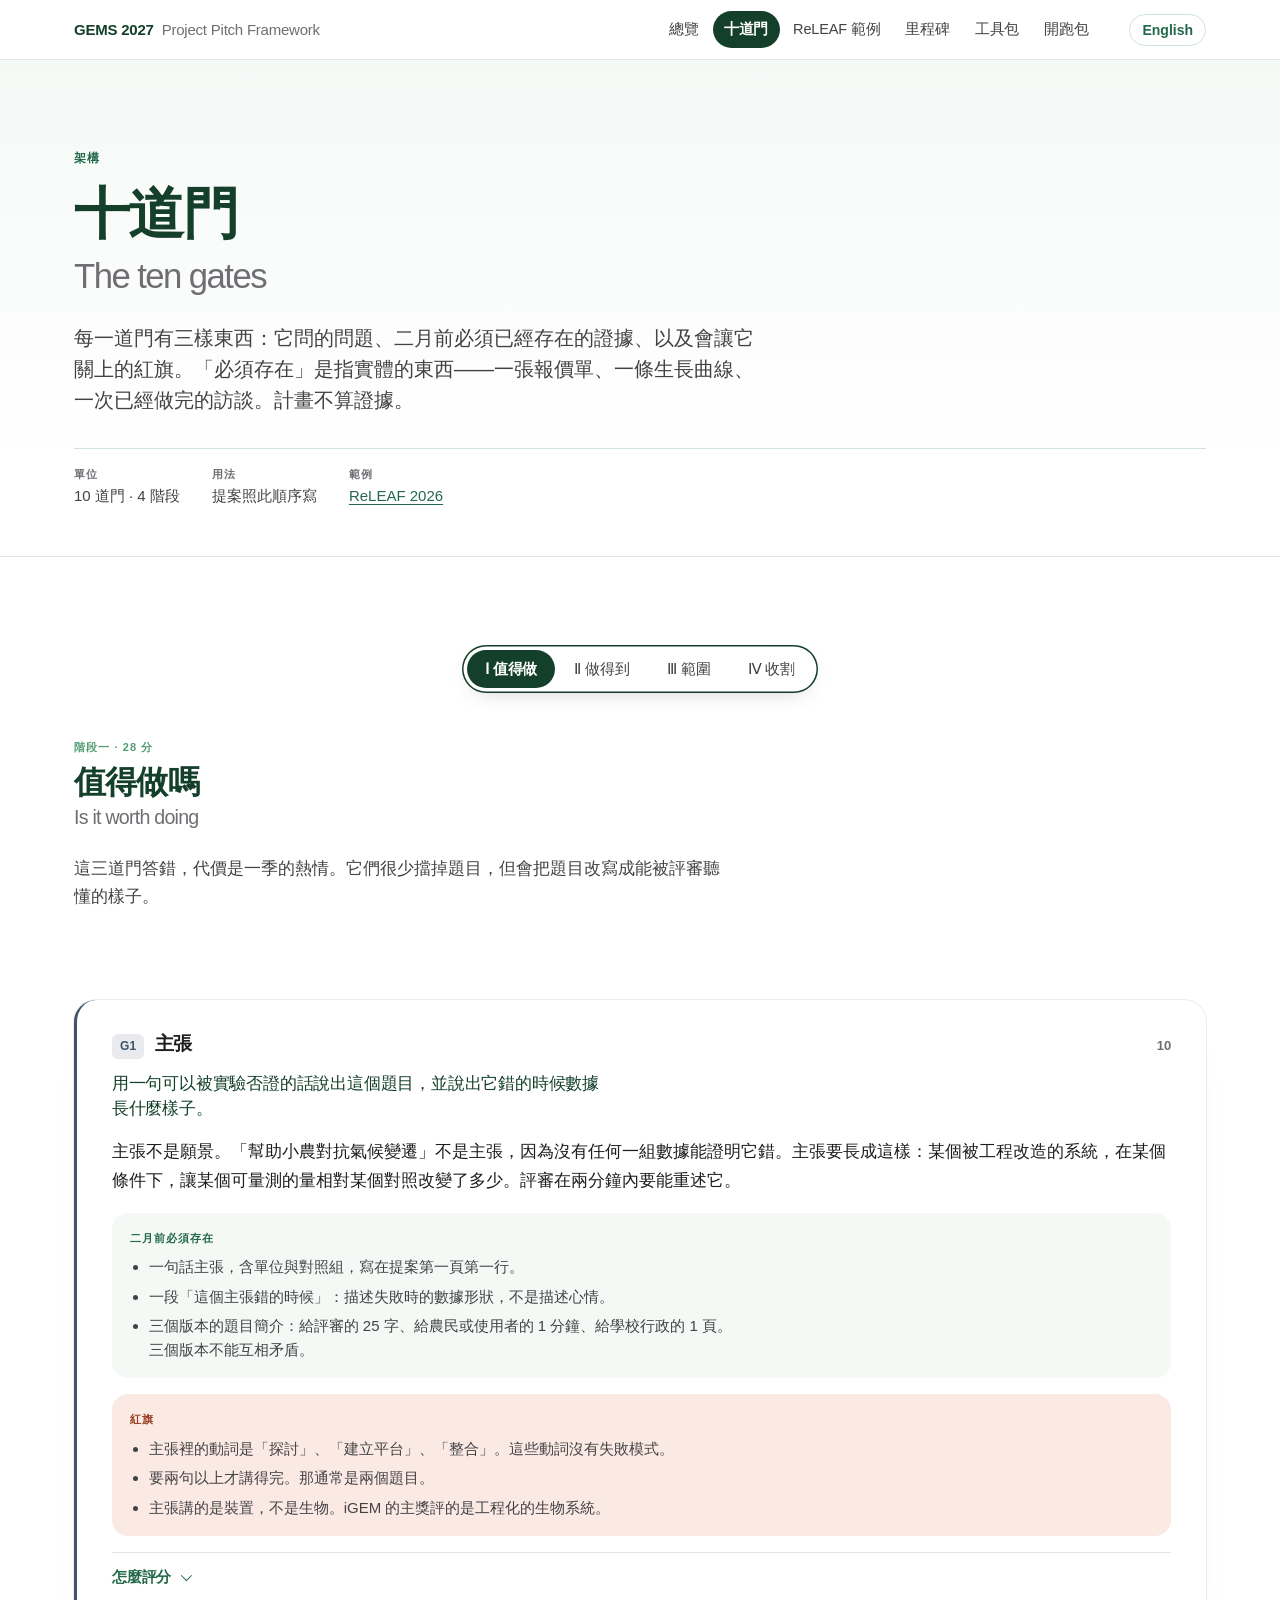
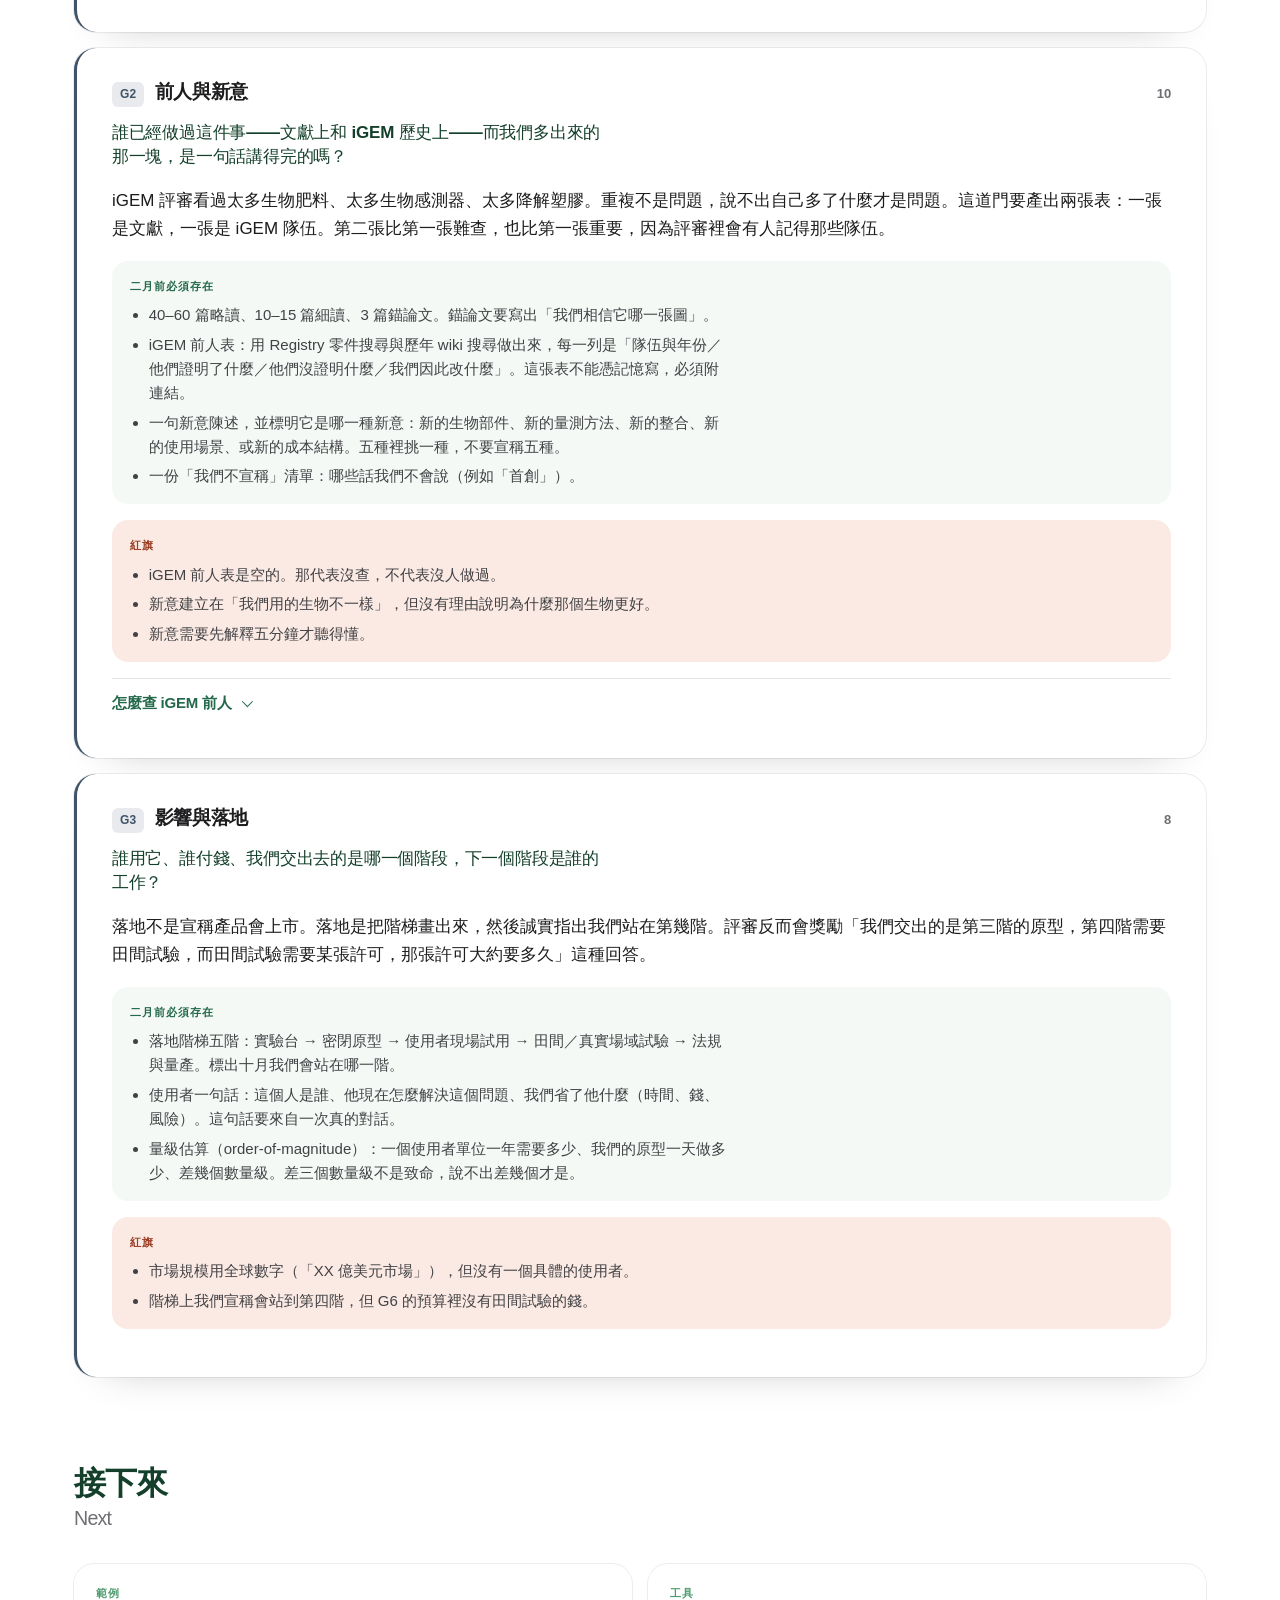
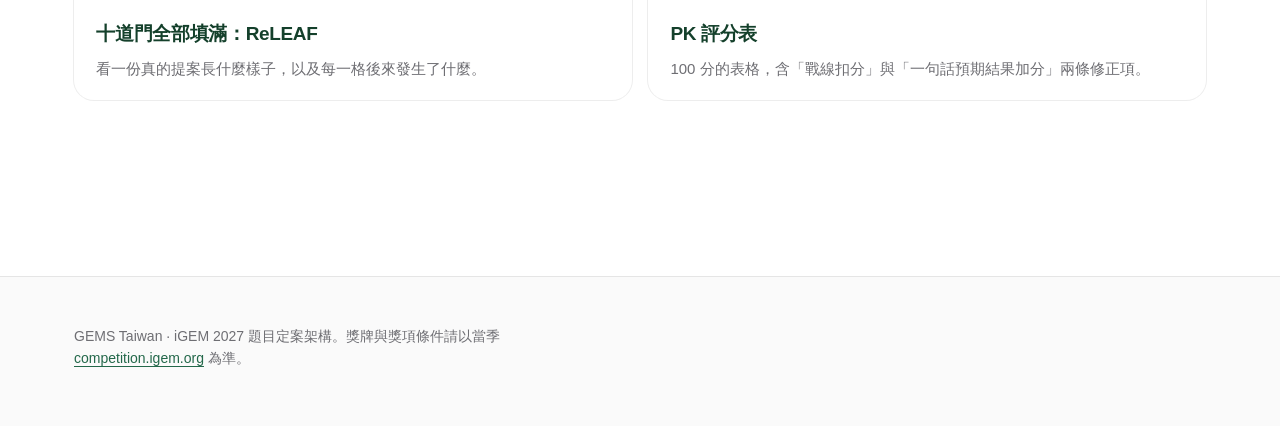
==== commit a000ceb6: "An interactive season chart, and the kick-off pack The season chart is one data block and three view" ====
--- a/framework/index.html
+++ b/framework/index.html
@@ -14,9 +14,11 @@
     <a class="bar__home" href="../"><b>GEMS 2027</b> <i>Project Pitch Framework</i></a>
     <nav class="bar__nav" aria-label="Sections">
       <a href="../"><span class="l-zh">總覽</span><span class="l-en">Overview</span></a>
-      <a href="./" aria-current="page"><span class="l-zh">十道門</span><span class="l-en">The gates</span></a>
-      <a href="../releaf/"><span class="l-zh">ReLEAF 範例</span><span class="l-en">Worked example</span></a>
+      <a href="../framework/" aria-current="page"><span class="l-zh">十道門</span><span class="l-en">The gates</span></a>
+      <a href="../releaf/"><span class="l-zh">ReLEAF 範例</span><span class="l-en">Example</span></a>
+      <a href="../milestones/"><span class="l-zh">里程碑</span><span class="l-en">Season chart</span></a>
       <a href="../toolkit/"><span class="l-zh">工具包</span><span class="l-en">Toolkit</span></a>
+      <a href="../brief/"><span class="l-zh">開跑包</span><span class="l-en">Kick-off</span></a>
     </nav>
     <button class="bar__lang" type="button" data-lang-btn>English</button>
   </div>
